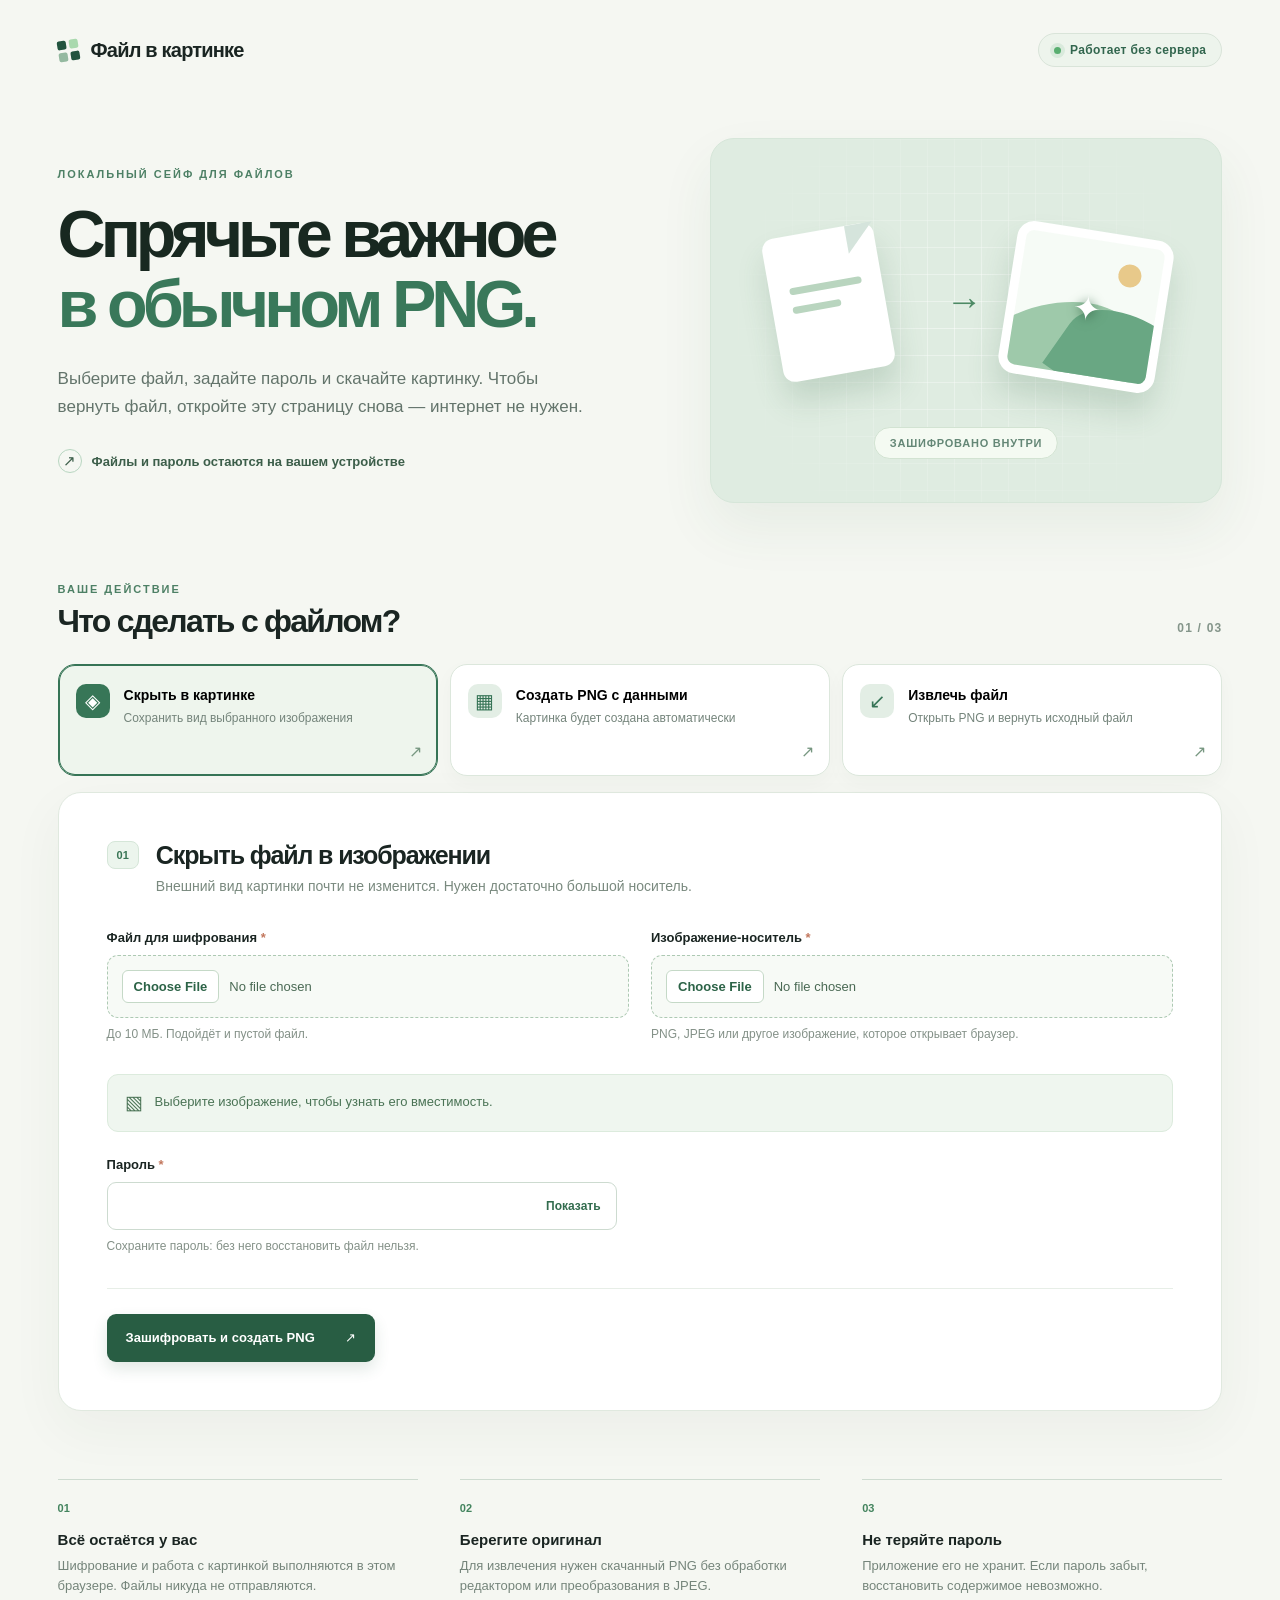
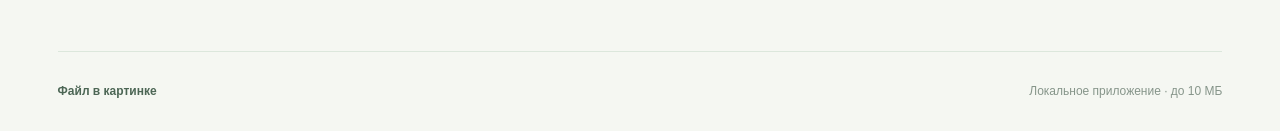
==== index.template.html @ 080c7b36 "chore: preserve current standalone build sources" ====
<!doctype html>
<html lang="ru">
<head>
  <meta charset="utf-8">
  <meta name="viewport" content="width=device-width, initial-scale=1">
  <meta name="color-scheme" content="light">
  <title>Файл в картинке — локальное шифрование</title>
  <meta name="description" content="Зашифруйте файл в PNG или спрячьте его в изображении. Всё происходит локально в браузере.">
  <link rel="stylesheet" href="styles.css">
</head>
<body>
  <div class="page-shell">
    <header class="site-header">
      <a class="brand" href="index.html" aria-label="Файл в картинке — на главную">
        <span class="brand-mark" aria-hidden="true"><span></span><span></span><span></span><span></span></span>
        <span>Файл в картинке</span>
      </a>
      <span class="local-badge"><span class="badge-dot" aria-hidden="true"></span> Работает без сервера</span>
    </header>

    <main>
      <section class="intro" aria-labelledby="page-title">
        <div class="intro-copy">
          <p class="eyebrow">Локальный сейф для файлов</p>
          <h1 id="page-title">Спрячьте важное<br><em>в обычном PNG.</em></h1>
          <p class="intro-lead">Выберите файл, задайте пароль и скачайте картинку. Чтобы вернуть файл, откройте эту страницу снова — интернет не нужен.</p>
          <div class="trust-line"><span class="trust-icon" aria-hidden="true">↗</span><span>Файлы и пароль остаются на вашем устройстве</span></div>
        </div>
        <div class="hero-art" aria-hidden="true">
          <div class="art-grid"></div>
          <div class="art-file"><span class="art-file-fold"></span><span class="art-file-line"></span><span class="art-file-line short"></span></div>
          <div class="art-arrow">→</div>
          <div class="art-picture"><span class="art-sun"></span><span class="art-hill one"></span><span class="art-hill two"></span><span class="art-lock">✦</span></div>
          <div class="art-caption">зашифровано внутри</div>
        </div>
      </section>

      <section class="workspace" aria-labelledby="workspace-title">
        <div class="section-heading">
          <div><p class="eyebrow">Ваше действие</p><h2 id="workspace-title">Что сделать с файлом?</h2></div>
          <span class="step-label">01 / 03</span>
        </div>

        <div class="mode-tabs" role="tablist" aria-label="Режим работы">
          <button class="mode-tab" id="tab-hide" type="button" role="tab" aria-controls="panel-hide" aria-selected="true" tabindex="0" data-mode="hide"><span class="tab-icon" aria-hidden="true">◈</span><span class="tab-copy"><strong>Скрыть в картинке</strong><small>Сохранить вид выбранного изображения</small></span><span class="tab-arrow" aria-hidden="true">↗</span></button>
          <button class="mode-tab" id="tab-data" type="button" role="tab" aria-controls="panel-data" aria-selected="false" tabindex="-1" data-mode="data"><span class="tab-icon" aria-hidden="true">▦</span><span class="tab-copy"><strong>Создать PNG с данными</strong><small>Картинка будет создана автоматически</small></span><span class="tab-arrow" aria-hidden="true">↗</span></button>
          <button class="mode-tab" id="tab-extract" type="button" role="tab" aria-controls="panel-extract" aria-selected="false" tabindex="-1" data-mode="extract"><span class="tab-icon" aria-hidden="true">↙</span><span class="tab-copy"><strong>Извлечь файл</strong><small>Открыть PNG и вернуть исходный файл</small></span><span class="tab-arrow" aria-hidden="true">↗</span></button>
        </div>

        <div class="form-card">
          <form id="panel-hide" role="tabpanel" aria-labelledby="tab-hide" novalidate>
            <div class="form-heading"><span class="form-number">01</span><div><h3>Скрыть файл в изображении</h3><p>Внешний вид картинки почти не изменится. Нужен достаточно большой носитель.</p></div></div>
            <div class="field-grid">
              <div class="field"><label for="hide-file">Файл для шифрования <span class="required">*</span></label><input id="hide-file" name="file" type="file" required aria-describedby="hide-file-hint hide-file-info"><p class="field-hint" id="hide-file-hint">До 10 МБ. Подойдёт и пустой файл.</p><p class="file-info" id="hide-file-info"></p></div>
              <div class="field"><label for="hide-cover">Изображение-носитель <span class="required">*</span></label><input id="hide-cover" name="cover" type="file" accept="image/*" required aria-describedby="hide-cover-hint hide-cover-info"><p class="field-hint" id="hide-cover-hint">PNG, JPEG или другое изображение, которое открывает браузер.</p><p class="file-info" id="hide-cover-info"></p></div>
            </div>
            <div class="capacity-box" id="capacity-box"><span class="capacity-symbol" aria-hidden="true">▧</span><span id="capacity-text">Выберите изображение, чтобы узнать его вместимость.</span></div>
            <div class="field password-field"><label for="hide-password">Пароль <span class="required">*</span></label><div class="password-wrap"><input id="hide-password" name="password" type="password" autocomplete="new-password" required><button class="password-toggle" type="button" aria-controls="hide-password" aria-label="Показать пароль">Показать</button></div><p class="field-hint">Сохраните пароль: без него восстановить файл нельзя.</p></div>
            <div class="form-actions"><button class="primary-button" type="submit">Зашифровать и создать PNG <span aria-hidden="true">↗</span></button><p class="form-status" role="status" aria-live="polite"></p></div>
            <div class="result" hidden><span class="result-icon" aria-hidden="true">✓</span><div><strong>PNG готов</strong><p>Скачайте картинку и храните её без редактирования.</p></div><a class="download-link" href="#" download>Скачать PNG <span aria-hidden="true">↓</span></a></div>
          </form>

          <form id="panel-data" role="tabpanel" aria-labelledby="tab-data" hidden novalidate>
            <div class="form-heading"><span class="form-number">02</span><div><h3>Создать картинку с данными</h3><p>Приложение подберёт размер PNG под зашифрованный файл.</p></div></div>
            <div class="field"><label for="data-file">Файл для шифрования <span class="required">*</span></label><input id="data-file" name="file" type="file" required aria-describedby="data-file-hint data-file-info"><p class="field-hint" id="data-file-hint">До 10 МБ. Формат исходного файла сохранится.</p><p class="file-info" id="data-file-info"></p></div>
            <div class="field password-field"><label for="data-password">Пароль <span class="required">*</span></label><div class="password-wrap"><input id="data-password" name="password" type="password" autocomplete="new-password" required><button class="password-toggle" type="button" aria-controls="data-password" aria-label="Показать пароль">Показать</button></div><p class="field-hint">Сохраните пароль: без него восстановить файл нельзя.</p></div>
            <div class="form-actions"><button class="primary-button" type="submit">Зашифровать и создать PNG <span aria-hidden="true">↗</span></button><p class="form-status" role="status" aria-live="polite"></p></div>
            <div class="result" hidden><span class="result-icon" aria-hidden="true">✓</span><div><strong>PNG готов</strong><p>Скачайте картинку и храните её без редактирования.</p></div><a class="download-link" href="#" download>Скачать PNG <span aria-hidden="true">↓</span></a></div>
          </form>

          <form id="panel-extract" role="tabpanel" aria-labelledby="tab-extract" hidden novalidate>
            <div class="form-heading"><span class="form-number">03</span><div><h3>Вернуть исходный файл</h3><p>Загрузите PNG, созданный на этой странице, и введите пароль.</p></div></div>
            <div class="field"><label for="extract-image">Зашифрованный PNG <span class="required">*</span></label><input id="extract-image" name="image" type="file" accept="image/png,.png" required aria-describedby="extract-image-hint extract-image-info"><p class="field-hint" id="extract-image-hint">Нужен оригинальный PNG: без пересохранения или изменения размера.</p><p class="file-info" id="extract-image-info"></p></div>
            <div class="field password-field"><label for="extract-password">Пароль <span class="required">*</span></label><div class="password-wrap"><input id="extract-password" name="password" type="password" autocomplete="current-password" required><button class="password-toggle" type="button" aria-controls="extract-password" aria-label="Показать пароль">Показать</button></div></div>
            <div class="form-actions"><button class="primary-button" type="submit">Извлечь файл <span aria-hidden="true">↗</span></button><p class="form-status" role="status" aria-live="polite"></p></div>
            <div class="result" hidden><span class="result-icon" aria-hidden="true">✓</span><div><strong>Файл восстановлен</strong><p class="result-detail"></p></div><a class="download-link" href="#" download>Скачать файл <span aria-hidden="true">↓</span></a></div>
          </form>
        </div>
      </section>

      <aside class="notes" aria-label="Полезно знать"><div><span class="note-number">01</span><h2>Всё остаётся у вас</h2><p>Шифрование и работа с картинкой выполняются в этом браузере. Файлы никуда не отправляются.</p></div><div><span class="note-number">02</span><h2>Берегите оригинал</h2><p>Для извлечения нужен скачанный PNG без обработки редактором или преобразования в JPEG.</p></div><div><span class="note-number">03</span><h2>Не теряйте пароль</h2><p>Приложение его не хранит. Если пароль забыт, восстановить содержимое невозможно.</p></div></aside>
    </main>
    <footer class="site-footer"><span>Файл в картинке</span><span>Локальное приложение · до 10 МБ</span></footer>
  </div>
  <script src="vault-core.js"></script>
  <script src="image-codec.js"></script>
  <script src="app.js"></script>
</body>
</html>
---- styles.css ----
:root{font-family:Inter,ui-sans-serif,-apple-system,BlinkMacSystemFont,"Segoe UI",sans-serif;color:#1a2522;background:#f5f7f2;font-synthesis:none}*{box-sizing:border-box}body{margin:0}button,input{font:inherit}button{cursor:pointer}a{color:inherit}.page-shell{max-width:1280px;margin:auto;padding:0 clamp(20px,4.5vw,72px)}.site-header,.site-footer{display:flex;justify-content:space-between;align-items:center}.site-header{height:100px}.brand{display:inline-flex;align-items:center;gap:12px;text-decoration:none;font-weight:800;letter-spacing:-.04em;font-size:20px}.brand-mark{display:grid;grid-template-columns:repeat(2,9px);gap:3px;transform:rotate(-9deg)}.brand-mark span{width:9px;height:9px;background:#22543f;border-radius:2px}.brand-mark span:nth-child(2){background:#a9d9ae}.brand-mark span:nth-child(3){background:#94b9a0}.local-badge{display:flex;gap:9px;align-items:center;border:1px solid #d9e4d9;background:#edf4ec;border-radius:50px;padding:9px 15px;color:#32664e;font-size:12px;font-weight:750;letter-spacing:.03em}.badge-dot{width:7px;height:7px;background:#59ae70;border-radius:50%;box-shadow:0 0 0 4px #d9eadc}.intro{display:grid;grid-template-columns:1.08fr .92fr;min-height:452px;align-items:center;gap:50px;padding:38px 0 55px}.eyebrow{text-transform:uppercase;letter-spacing:.18em;font-size:11px;font-weight:850;color:#4d8065;margin:0 0 19px}.intro h1{font-size:clamp(43px,5.2vw,72px);line-height:1.06;letter-spacing:-.075em;margin:0;color:#182820;font-weight:800}.intro h1 em{font-style:normal;color:#39785a}.intro-lead{font-size:17px;line-height:1.65;color:#63746b;max-width:530px;margin:25px 0 28px}.trust-line{display:flex;align-items:center;gap:10px;color:#3c5e4a;font-size:13px;font-weight:650}.trust-icon{display:grid;place-items:center;border:1px solid #b8d6c1;border-radius:50%;width:24px;height:24px;font-size:15px}.hero-art{height:365px;position:relative;border-radius:24px;background:#dfece1;overflow:hidden;border:1px solid #d6e6d9;box-shadow:0 25px 55px #2c5e3f12}.art-grid{position:absolute;inset:0;background-image:linear-gradient(#fff7 1px,transparent 1px),linear-gradient(90deg,#fff7 1px,transparent 1px);background-size:27px 27px;mask-image:radial-gradient(circle at center,#000,transparent 78%)}.art-file,.art-picture{position:absolute;top:91px;box-shadow:0 20px 30px #3767472e}.art-file{left:12%;width:113px;height:145px;border-radius:12px;background:#fff;transform:rotate(-10deg);padding:52px 20px 0}.art-file-fold{position:absolute;right:0;top:0;border-left:28px solid #d5e4dc;border-bottom:28px solid transparent}.art-file-line{display:block;height:7px;background:#b9d5bf;border-radius:10px;margin-bottom:12px}.art-file-line.short{width:67%}.art-arrow{position:absolute;top:142px;left:46%;font-size:37px;color:#4d8a65;font-weight:300}.art-picture{right:11%;width:158px;height:154px;background:#f6fbf6;border:9px solid #fff;border-radius:17px;overflow:hidden;transform:rotate(9deg)}.art-sun{position:absolute;top:19px;right:20px;width:23px;height:23px;border-radius:50%;background:#e8c98a}.art-hill{position:absolute;width:165px;height:95px;border-radius:50% 50% 0 0;bottom:-29px;left:-39px;background:#9ec9aa;transform:rotate(-22deg)}.art-hill.two{left:48px;bottom:-35px;background:#69a783;transform:rotate(26deg)}.art-lock{position:absolute;left:57px;top:49px;color:white;font-size:34px;text-shadow:0 2px 12px #417351}.art-caption{position:absolute;bottom:43px;left:50%;transform:translateX(-50%);white-space:nowrap;color:#648776;background:#f4faf2;border:1px solid #d2e3d2;border-radius:100px;padding:9px 15px;font-size:11px;letter-spacing:.07em;text-transform:uppercase;font-weight:800}.workspace{padding:25px 0 0}.section-heading{display:flex;justify-content:space-between;align-items:end;margin:0 0 24px}.section-heading .eyebrow{margin-bottom:8px}.section-heading h2{font-size:32px;letter-spacing:-.055em;margin:0}.step-label{font-size:12px;font-weight:800;color:#84958a;letter-spacing:.1em;padding-bottom:5px}.mode-tabs{display:grid;grid-template-columns:repeat(3,minmax(0,1fr));gap:12px;margin-bottom:16px}.mode-tab{appearance:none;text-align:left;display:flex;align-items:flex-start;gap:14px;position:relative;border:1px solid #dce7dc;background:#fff;border-radius:17px;min-height:112px;padding:19px 17px;box-shadow:0 7px 20px #23442d08;transition:transform .18s,border-color .18s,background .18s}.mode-tab:hover{transform:translateY(-2px);border-color:#98b99d}.mode-tab[aria-selected=true]{border-color:#367456;background:#eef5ed;box-shadow:inset 0 0 0 1px #367456}.tab-icon{display:grid;place-items:center;flex:none;background:#e3eee5;color:#367456;border-radius:10px;width:34px;height:34px;font-size:20px}.mode-tab[aria-selected=true] .tab-icon{background:#377657;color:#fff}.tab-copy{display:grid;gap:6px;padding-top:2px}.tab-copy strong{font-size:14px;line-height:1.3}.tab-copy small{font-size:12px;line-height:1.4;color:#74847b}.tab-arrow{position:absolute;right:15px;bottom:14px;color:#779781;font-size:16px}.form-card{background:#fff;border:1px solid #e0e9df;border-radius:23px;padding:clamp(24px,3.8vw,48px);box-shadow:0 18px 55px #2c4a2d0c}.form-card form[hidden]{display:none}.form-heading{display:flex;gap:17px;align-items:flex-start;margin-bottom:33px}.form-number{border:1px solid #d5e6d8;color:#397555;background:#ecf5ed;border-radius:8px;padding:7px 9px;font-size:11px;font-weight:850}.form-heading h3{font-size:25px;letter-spacing:-.045em;margin:0 0 6px}.form-heading p{color:#7a8a7f;margin:0;font-size:14px;line-height:1.5}.field-grid{display:grid;grid-template-columns:1fr 1fr;gap:22px}.field{margin-bottom:24px}.field label{display:block;font-size:13px;font-weight:750;margin-bottom:10px}.required{color:#c2765c}.field input[type=file]{width:100%;border:1px dashed #adc9b3;border-radius:11px;background:#f7faf6;padding:14px;color:#4a6954;font-size:13px;min-height:61px}.field input[type=file]::file-selector-button{border:1px solid #c5d9c7;border-radius:6px;background:white;color:#2c6347;font-weight:750;padding:8px 11px;margin-right:10px;cursor:pointer}.field-hint,.file-info{font-size:12px;line-height:1.5;margin:7px 0 0;color:#849188}.file-info:not(:empty){color:#377456;font-weight:700}.capacity-box{display:flex;align-items:center;gap:12px;background:#eff6ef;color:#4a7355;border:1px solid #dcebdd;border-radius:11px;padding:14px 17px;margin:0 0 25px;font-size:13px;line-height:1.45}.capacity-box.is-error{background:#fff4f0;border-color:#f1d5ca;color:#a4523c}.capacity-symbol{font-size:19px}.password-field{max-width:510px}.password-wrap{position:relative}.password-wrap input{width:100%;height:48px;border:1px solid #cddbd0;border-radius:9px;padding:10px 100px 10px 13px;color:#1d3225;background:#fff}.password-toggle{position:absolute;right:6px;top:6px;height:36px;border:0;background:transparent;color:#326c4e;font-size:12px;font-weight:800;padding:0 10px;border-radius:5px}.password-toggle:hover{background:#eef5ed}.form-actions{display:flex;align-items:center;gap:19px;flex-wrap:wrap;margin-top:33px;padding-top:25px;border-top:1px solid #e7eee7}.primary-button{border:0;background:#285d43;color:white;border-radius:9px;padding:15px 19px;font-weight:750;font-size:13px;min-height:48px;display:inline-flex;align-items:center;gap:30px;justify-content:space-between;box-shadow:0 7px 15px #285d4324}.primary-button:hover{background:#1b4f36}.primary-button:disabled{opacity:.6;cursor:wait}.form-status{margin:0;font-size:13px;line-height:1.5;color:#516b57}.form-status.is-error{color:#a14835;font-weight:700}.result{display:flex;align-items:center;gap:15px;border:1px solid #c9e5cf;background:#f0f8f0;border-radius:12px;padding:17px;margin-top:22px}.result[hidden]{display:none}.result-icon{display:grid;place-items:center;background:#39805c;color:white;border-radius:50%;width:29px;height:29px;flex:none;font-weight:800}.result strong{font-size:14px}.result p{margin:4px 0 0;font-size:12px;color:#6c8573;line-height:1.4}.download-link{margin-left:auto;white-space:nowrap;background:white;border:1px solid #bcd8c3;color:#285f43;text-decoration:none;font-size:12px;font-weight:800;padding:11px 14px;border-radius:8px}.download-link:hover{background:#e3f1e5}.notes{display:grid;grid-template-columns:repeat(3,1fr);gap:42px;padding:68px 0 55px}.notes>div{border-top:1px solid #cedbd0;padding-top:18px}.note-number{font-size:11px;color:#43845e;font-weight:850}.notes h2{font-size:15px;margin:15px 0 8px}.notes p{font-size:13px;line-height:1.55;color:#75857b;margin:0}.site-footer{border-top:1px solid #dce7dc;min-height:80px;color:#86958a;font-size:12px}.site-footer span:first-child{font-weight:800;color:#4c6655}input:focus-visible,button:focus-visible,a:focus-visible{outline:3px solid #87cda1;outline-offset:3px}@media(max-width:880px){.intro{grid-template-columns:1fr;gap:20px;padding-top:20px}.hero-art{height:260px}.art-file,.art-picture{top:45px}.art-arrow{top:96px}.mode-tabs{grid-template-columns:1fr}.mode-tab{min-height:72px}.tab-arrow{bottom:auto;top:26px}.field-grid{grid-template-columns:1fr;gap:0}.notes{gap:20px}}@media(max-width:580px){.page-shell{padding:0 17px}.site-header{height:75px}.brand{font-size:16px}.local-badge{font-size:0;padding:10px}.badge-dot{margin:0}.intro{padding:17px 0 40px}.intro h1{font-size:46px}.intro-lead{font-size:15px}.hero-art{height:210px}.art-file{left:9%;top:35px;transform:scale(.75) rotate(-10deg);transform-origin:top left}.art-picture{right:6%;top:32px;transform:scale(.78) rotate(9deg);transform-origin:top right}.art-arrow{top:83px;left:45%;font-size:28px}.art-caption{bottom:20px}.section-heading h2{font-size:27px}.form-card{padding:23px 18px}.form-heading h3{font-size:22px}.form-actions{align-items:stretch}.primary-button{width:100%}.result{align-items:flex-start;flex-wrap:wrap}.download-link{margin:4px 0 0 43px}.notes{grid-template-columns:1fr;padding:45px 0;gap:25px}.site-footer{gap:10px}}
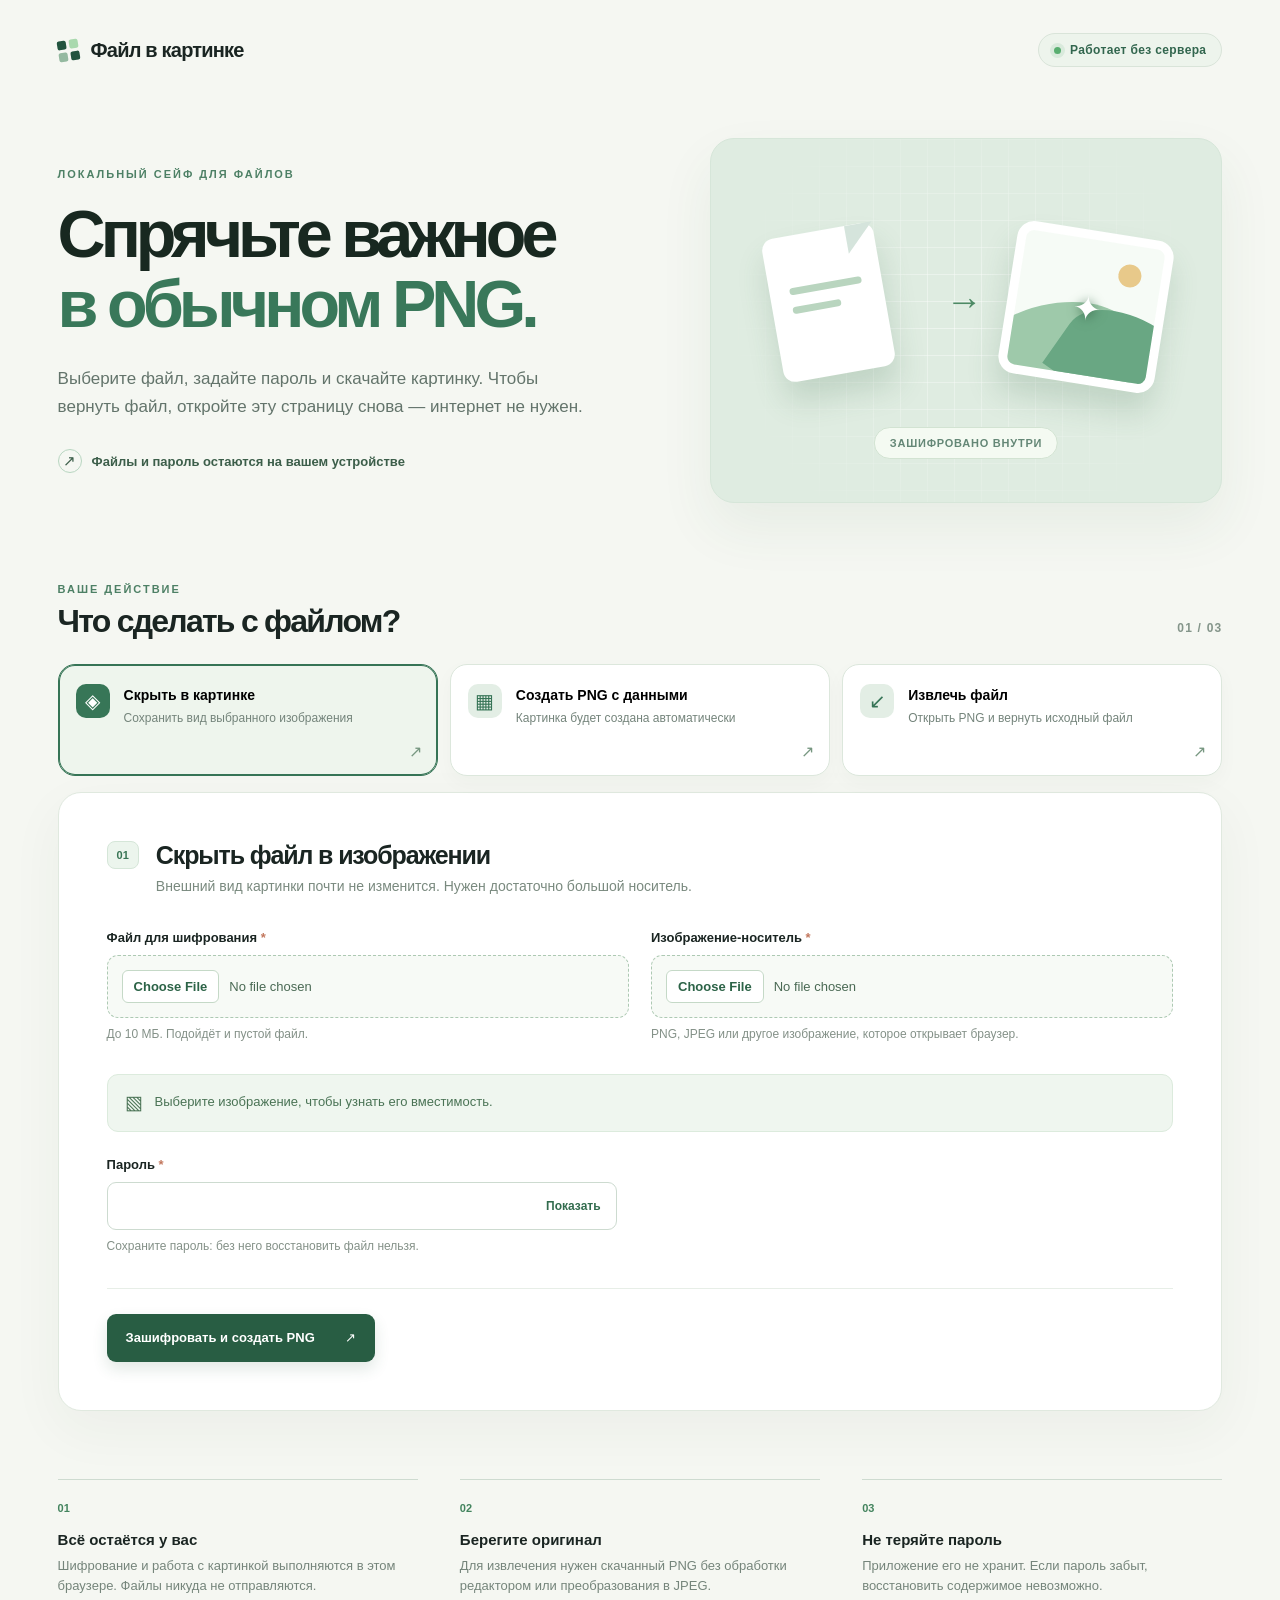
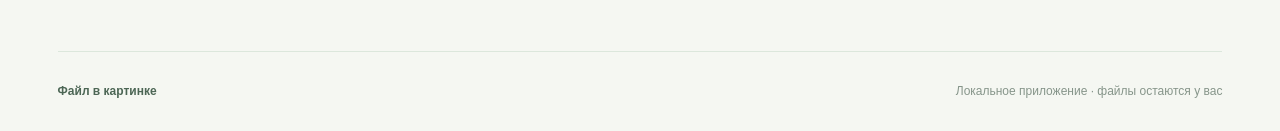
==== commit df9bcde5: "feat: create downloadable PNG file parts" ====
--- a/index.template.html
+++ b/index.template.html
@@ -61,11 +61,18 @@
           </form>
 
           <form id="panel-data" role="tabpanel" aria-labelledby="tab-data" hidden novalidate>
-            <div class="form-heading"><span class="form-number">02</span><div><h3>Создать картинку с данными</h3><p>Приложение подберёт размер PNG под зашифрованный файл.</p></div></div>
-            <div class="field"><label for="data-file">Файл для шифрования <span class="required">*</span></label><input id="data-file" name="file" type="file" required aria-describedby="data-file-hint data-file-info"><p class="field-hint" id="data-file-hint">До 10 МБ. Формат исходного файла сохранится.</p><p class="file-info" id="data-file-info"></p></div>
+            <div class="form-heading"><span class="form-number">02</span><div><h3>Создать картинку с данными</h3><p>Создайте один PNG или разделите файл на несколько картинок.</p></div></div>
+            <div class="field"><label for="data-file">Файл для шифрования <span class="required">*</span></label><input id="data-file" name="file" type="file" required aria-describedby="data-file-hint data-file-info"><p class="field-hint" id="data-file-hint">До 512 МиБ на файл. До 64 МиБ исходных данных в одном PNG.</p><p class="file-info" id="data-file-info"></p></div>
+            <div class="split-settings">
+              <div class="field"><label for="data-split-mode">Способ упаковки</label><select id="data-split-mode" aria-describedby="data-split-hint"><option value="single">Один PNG</option><option value="count">По количеству частей</option><option value="size">По размеру части</option></select></div>
+              <div class="field" id="data-count-field" hidden><label for="data-part-count">Количество частей</label><input id="data-part-count" type="number" min="1" max="1000" step="1" value="4" disabled aria-describedby="data-split-summary"></div>
+              <div class="field" id="data-size-field" hidden><label for="data-part-size">Размер исходных данных в части</label><div class="part-size-inputs"><input id="data-part-size" type="text" inputmode="decimal" value="10" disabled aria-describedby="data-split-hint data-split-summary"><select id="data-part-unit" aria-label="Единица размера части" disabled><option value="KiB">КиБ</option><option value="MiB" selected>МиБ</option></select></div></div>
+            </div>
+            <p class="field-hint" id="data-split-hint">Размер относится к исходным данным: готовые PNG будут больше. 1 КиБ = 1024 байта, 1 МиБ = 1024 × 1024 байт. Максимум 1000 частей.</p>
+            <p class="split-summary" id="data-split-summary" role="status" aria-live="polite">Выберите файл, чтобы увидеть расчёт частей.</p>
             <div class="field password-field"><label for="data-password">Пароль <span class="required">*</span></label><div class="password-wrap"><input id="data-password" name="password" type="password" autocomplete="new-password" required><button class="password-toggle" type="button" aria-controls="data-password" aria-label="Показать пароль">Показать</button></div><p class="field-hint">Сохраните пароль: без него восстановить файл нельзя.</p></div>
             <div class="form-actions"><button class="primary-button" type="submit">Зашифровать и создать PNG <span aria-hidden="true">↗</span></button><p class="form-status" role="status" aria-live="polite"></p></div>
-            <div class="result" hidden><span class="result-icon" aria-hidden="true">✓</span><div><strong>PNG готов</strong><p>Скачайте картинку и храните её без редактирования.</p></div><a class="download-link" href="#" download>Скачать PNG <span aria-hidden="true">↓</span></a></div>
+            <div class="result result-multiple" hidden><div class="result-heading"><span class="result-icon" aria-hidden="true">✓</span><div><strong>PNG готовы</strong><p>Скачайте все части. Для восстановления понадобится полный набор.</p></div></div><ul class="result-list" id="data-results" aria-label="PNG для скачивания"></ul></div>
           </form>
 
           <form id="panel-extract" role="tabpanel" aria-labelledby="tab-extract" hidden novalidate>
@@ -80,8 +87,9 @@
 
       <aside class="notes" aria-label="Полезно знать"><div><span class="note-number">01</span><h2>Всё остаётся у вас</h2><p>Шифрование и работа с картинкой выполняются в этом браузере. Файлы никуда не отправляются.</p></div><div><span class="note-number">02</span><h2>Берегите оригинал</h2><p>Для извлечения нужен скачанный PNG без обработки редактором или преобразования в JPEG.</p></div><div><span class="note-number">03</span><h2>Не теряйте пароль</h2><p>Приложение его не хранит. Если пароль забыт, восстановить содержимое невозможно.</p></div></aside>
     </main>
-    <footer class="site-footer"><span>Файл в картинке</span><span>Локальное приложение · до 10 МБ</span></footer>
+    <footer class="site-footer"><span>Файл в картинке</span><span>Локальное приложение · файлы остаются у вас</span></footer>
   </div>
+  <script src="file-parts.js"></script>
   <script src="vault-core.js"></script>
   <script src="image-codec.js"></script>
   <script src="app.js"></script>
--- a/styles.css
+++ b/styles.css
@@ -1 +1,3 @@
 :root{font-family:Inter,ui-sans-serif,-apple-system,BlinkMacSystemFont,"Segoe UI",sans-serif;color:#1a2522;background:#f5f7f2;font-synthesis:none}*{box-sizing:border-box}body{margin:0}button,input{font:inherit}button{cursor:pointer}a{color:inherit}.page-shell{max-width:1280px;margin:auto;padding:0 clamp(20px,4.5vw,72px)}.site-header,.site-footer{display:flex;justify-content:space-between;align-items:center}.site-header{height:100px}.brand{display:inline-flex;align-items:center;gap:12px;text-decoration:none;font-weight:800;letter-spacing:-.04em;font-size:20px}.brand-mark{display:grid;grid-template-columns:repeat(2,9px);gap:3px;transform:rotate(-9deg)}.brand-mark span{width:9px;height:9px;background:#22543f;border-radius:2px}.brand-mark span:nth-child(2){background:#a9d9ae}.brand-mark span:nth-child(3){background:#94b9a0}.local-badge{display:flex;gap:9px;align-items:center;border:1px solid #d9e4d9;background:#edf4ec;border-radius:50px;padding:9px 15px;color:#32664e;font-size:12px;font-weight:750;letter-spacing:.03em}.badge-dot{width:7px;height:7px;background:#59ae70;border-radius:50%;box-shadow:0 0 0 4px #d9eadc}.intro{display:grid;grid-template-columns:1.08fr .92fr;min-height:452px;align-items:center;gap:50px;padding:38px 0 55px}.eyebrow{text-transform:uppercase;letter-spacing:.18em;font-size:11px;font-weight:850;color:#4d8065;margin:0 0 19px}.intro h1{font-size:clamp(43px,5.2vw,72px);line-height:1.06;letter-spacing:-.075em;margin:0;color:#182820;font-weight:800}.intro h1 em{font-style:normal;color:#39785a}.intro-lead{font-size:17px;line-height:1.65;color:#63746b;max-width:530px;margin:25px 0 28px}.trust-line{display:flex;align-items:center;gap:10px;color:#3c5e4a;font-size:13px;font-weight:650}.trust-icon{display:grid;place-items:center;border:1px solid #b8d6c1;border-radius:50%;width:24px;height:24px;font-size:15px}.hero-art{height:365px;position:relative;border-radius:24px;background:#dfece1;overflow:hidden;border:1px solid #d6e6d9;box-shadow:0 25px 55px #2c5e3f12}.art-grid{position:absolute;inset:0;background-image:linear-gradient(#fff7 1px,transparent 1px),linear-gradient(90deg,#fff7 1px,transparent 1px);background-size:27px 27px;mask-image:radial-gradient(circle at center,#000,transparent 78%)}.art-file,.art-picture{position:absolute;top:91px;box-shadow:0 20px 30px #3767472e}.art-file{left:12%;width:113px;height:145px;border-radius:12px;background:#fff;transform:rotate(-10deg);padding:52px 20px 0}.art-file-fold{position:absolute;right:0;top:0;border-left:28px solid #d5e4dc;border-bottom:28px solid transparent}.art-file-line{display:block;height:7px;background:#b9d5bf;border-radius:10px;margin-bottom:12px}.art-file-line.short{width:67%}.art-arrow{position:absolute;top:142px;left:46%;font-size:37px;color:#4d8a65;font-weight:300}.art-picture{right:11%;width:158px;height:154px;background:#f6fbf6;border:9px solid #fff;border-radius:17px;overflow:hidden;transform:rotate(9deg)}.art-sun{position:absolute;top:19px;right:20px;width:23px;height:23px;border-radius:50%;background:#e8c98a}.art-hill{position:absolute;width:165px;height:95px;border-radius:50% 50% 0 0;bottom:-29px;left:-39px;background:#9ec9aa;transform:rotate(-22deg)}.art-hill.two{left:48px;bottom:-35px;background:#69a783;transform:rotate(26deg)}.art-lock{position:absolute;left:57px;top:49px;color:white;font-size:34px;text-shadow:0 2px 12px #417351}.art-caption{position:absolute;bottom:43px;left:50%;transform:translateX(-50%);white-space:nowrap;color:#648776;background:#f4faf2;border:1px solid #d2e3d2;border-radius:100px;padding:9px 15px;font-size:11px;letter-spacing:.07em;text-transform:uppercase;font-weight:800}.workspace{padding:25px 0 0}.section-heading{display:flex;justify-content:space-between;align-items:end;margin:0 0 24px}.section-heading .eyebrow{margin-bottom:8px}.section-heading h2{font-size:32px;letter-spacing:-.055em;margin:0}.step-label{font-size:12px;font-weight:800;color:#84958a;letter-spacing:.1em;padding-bottom:5px}.mode-tabs{display:grid;grid-template-columns:repeat(3,minmax(0,1fr));gap:12px;margin-bottom:16px}.mode-tab{appearance:none;text-align:left;display:flex;align-items:flex-start;gap:14px;position:relative;border:1px solid #dce7dc;background:#fff;border-radius:17px;min-height:112px;padding:19px 17px;box-shadow:0 7px 20px #23442d08;transition:transform .18s,border-color .18s,background .18s}.mode-tab:hover{transform:translateY(-2px);border-color:#98b99d}.mode-tab[aria-selected=true]{border-color:#367456;background:#eef5ed;box-shadow:inset 0 0 0 1px #367456}.tab-icon{display:grid;place-items:center;flex:none;background:#e3eee5;color:#367456;border-radius:10px;width:34px;height:34px;font-size:20px}.mode-tab[aria-selected=true] .tab-icon{background:#377657;color:#fff}.tab-copy{display:grid;gap:6px;padding-top:2px}.tab-copy strong{font-size:14px;line-height:1.3}.tab-copy small{font-size:12px;line-height:1.4;color:#74847b}.tab-arrow{position:absolute;right:15px;bottom:14px;color:#779781;font-size:16px}.form-card{background:#fff;border:1px solid #e0e9df;border-radius:23px;padding:clamp(24px,3.8vw,48px);box-shadow:0 18px 55px #2c4a2d0c}.form-card form[hidden]{display:none}.form-heading{display:flex;gap:17px;align-items:flex-start;margin-bottom:33px}.form-number{border:1px solid #d5e6d8;color:#397555;background:#ecf5ed;border-radius:8px;padding:7px 9px;font-size:11px;font-weight:850}.form-heading h3{font-size:25px;letter-spacing:-.045em;margin:0 0 6px}.form-heading p{color:#7a8a7f;margin:0;font-size:14px;line-height:1.5}.field-grid{display:grid;grid-template-columns:1fr 1fr;gap:22px}.field{margin-bottom:24px}.field label{display:block;font-size:13px;font-weight:750;margin-bottom:10px}.required{color:#c2765c}.field input[type=file]{width:100%;border:1px dashed #adc9b3;border-radius:11px;background:#f7faf6;padding:14px;color:#4a6954;font-size:13px;min-height:61px}.field input[type=file]::file-selector-button{border:1px solid #c5d9c7;border-radius:6px;background:white;color:#2c6347;font-weight:750;padding:8px 11px;margin-right:10px;cursor:pointer}.field-hint,.file-info{font-size:12px;line-height:1.5;margin:7px 0 0;color:#849188}.file-info:not(:empty){color:#377456;font-weight:700}.capacity-box{display:flex;align-items:center;gap:12px;background:#eff6ef;color:#4a7355;border:1px solid #dcebdd;border-radius:11px;padding:14px 17px;margin:0 0 25px;font-size:13px;line-height:1.45}.capacity-box.is-error{background:#fff4f0;border-color:#f1d5ca;color:#a4523c}.capacity-symbol{font-size:19px}.password-field{max-width:510px}.password-wrap{position:relative}.password-wrap input{width:100%;height:48px;border:1px solid #cddbd0;border-radius:9px;padding:10px 100px 10px 13px;color:#1d3225;background:#fff}.password-toggle{position:absolute;right:6px;top:6px;height:36px;border:0;background:transparent;color:#326c4e;font-size:12px;font-weight:800;padding:0 10px;border-radius:5px}.password-toggle:hover{background:#eef5ed}.form-actions{display:flex;align-items:center;gap:19px;flex-wrap:wrap;margin-top:33px;padding-top:25px;border-top:1px solid #e7eee7}.primary-button{border:0;background:#285d43;color:white;border-radius:9px;padding:15px 19px;font-weight:750;font-size:13px;min-height:48px;display:inline-flex;align-items:center;gap:30px;justify-content:space-between;box-shadow:0 7px 15px #285d4324}.primary-button:hover{background:#1b4f36}.primary-button:disabled{opacity:.6;cursor:wait}.form-status{margin:0;font-size:13px;line-height:1.5;color:#516b57}.form-status.is-error{color:#a14835;font-weight:700}.result{display:flex;align-items:center;gap:15px;border:1px solid #c9e5cf;background:#f0f8f0;border-radius:12px;padding:17px;margin-top:22px}.result[hidden]{display:none}.result-icon{display:grid;place-items:center;background:#39805c;color:white;border-radius:50%;width:29px;height:29px;flex:none;font-weight:800}.result strong{font-size:14px}.result p{margin:4px 0 0;font-size:12px;color:#6c8573;line-height:1.4}.download-link{margin-left:auto;white-space:nowrap;background:white;border:1px solid #bcd8c3;color:#285f43;text-decoration:none;font-size:12px;font-weight:800;padding:11px 14px;border-radius:8px}.download-link:hover{background:#e3f1e5}.notes{display:grid;grid-template-columns:repeat(3,1fr);gap:42px;padding:68px 0 55px}.notes>div{border-top:1px solid #cedbd0;padding-top:18px}.note-number{font-size:11px;color:#43845e;font-weight:850}.notes h2{font-size:15px;margin:15px 0 8px}.notes p{font-size:13px;line-height:1.55;color:#75857b;margin:0}.site-footer{border-top:1px solid #dce7dc;min-height:80px;color:#86958a;font-size:12px}.site-footer span:first-child{font-weight:800;color:#4c6655}input:focus-visible,button:focus-visible,a:focus-visible{outline:3px solid #87cda1;outline-offset:3px}@media(max-width:880px){.intro{grid-template-columns:1fr;gap:20px;padding-top:20px}.hero-art{height:260px}.art-file,.art-picture{top:45px}.art-arrow{top:96px}.mode-tabs{grid-template-columns:1fr}.mode-tab{min-height:72px}.tab-arrow{bottom:auto;top:26px}.field-grid{grid-template-columns:1fr;gap:0}.notes{gap:20px}}@media(max-width:580px){.page-shell{padding:0 17px}.site-header{height:75px}.brand{font-size:16px}.local-badge{font-size:0;padding:10px}.badge-dot{margin:0}.intro{padding:17px 0 40px}.intro h1{font-size:46px}.intro-lead{font-size:15px}.hero-art{height:210px}.art-file{left:9%;top:35px;transform:scale(.75) rotate(-10deg);transform-origin:top left}.art-picture{right:6%;top:32px;transform:scale(.78) rotate(9deg);transform-origin:top right}.art-arrow{top:83px;left:45%;font-size:28px}.art-caption{bottom:20px}.section-heading h2{font-size:27px}.form-card{padding:23px 18px}.form-heading h3{font-size:22px}.form-actions{align-items:stretch}.primary-button{width:100%}.result{align-items:flex-start;flex-wrap:wrap}.download-link{margin:4px 0 0 43px}.notes{grid-template-columns:1fr;padding:45px 0;gap:25px}.site-footer{gap:10px}}
+
+.split-settings{display:grid;grid-template-columns:1fr 1fr;gap:22px}.split-settings [hidden]{display:none!important}.split-settings select,.split-settings input{width:100%;min-width:0;height:48px;padding:10px 13px;border:1px solid #cddbd0;border-radius:9px;color:#1d3225;background:#fff;font:inherit;font-size:14px}.part-size-inputs{display:grid;grid-template-columns:1fr 90px;gap:10px}.split-summary{margin:14px 0 24px;padding:13px 16px;border:1px solid #dcebdd;border-radius:9px;background:#f5faf4;color:#426c4e;font-size:13px;line-height:1.6}.split-summary.is-error{color:#a14835;background:#fff4f0;border-color:#f1d5ca}.result-multiple{display:block}.result-multiple[hidden]{display:none}.result-heading{display:flex;gap:15px;align-items:center}.result-list{list-style:none;padding:0;margin:16px 0 0;display:grid;gap:10px;max-height:420px;overflow:auto}.result-list li{display:flex;align-items:center;gap:12px;border-top:1px solid #d4e6d7;padding-top:12px}.result-file{min-width:0;flex:1}.result-file strong{display:block;overflow-wrap:anywhere;font-size:13px}.result-list .download-link{flex:none}.split-settings :disabled{opacity:.6}select:focus-visible{outline:3px solid #87cda1;outline-offset:3px}@media(max-width:580px){.split-settings{grid-template-columns:1fr;gap:0}.result-list li{align-items:flex-start;flex-direction:column}.result-list .download-link{margin:0}}
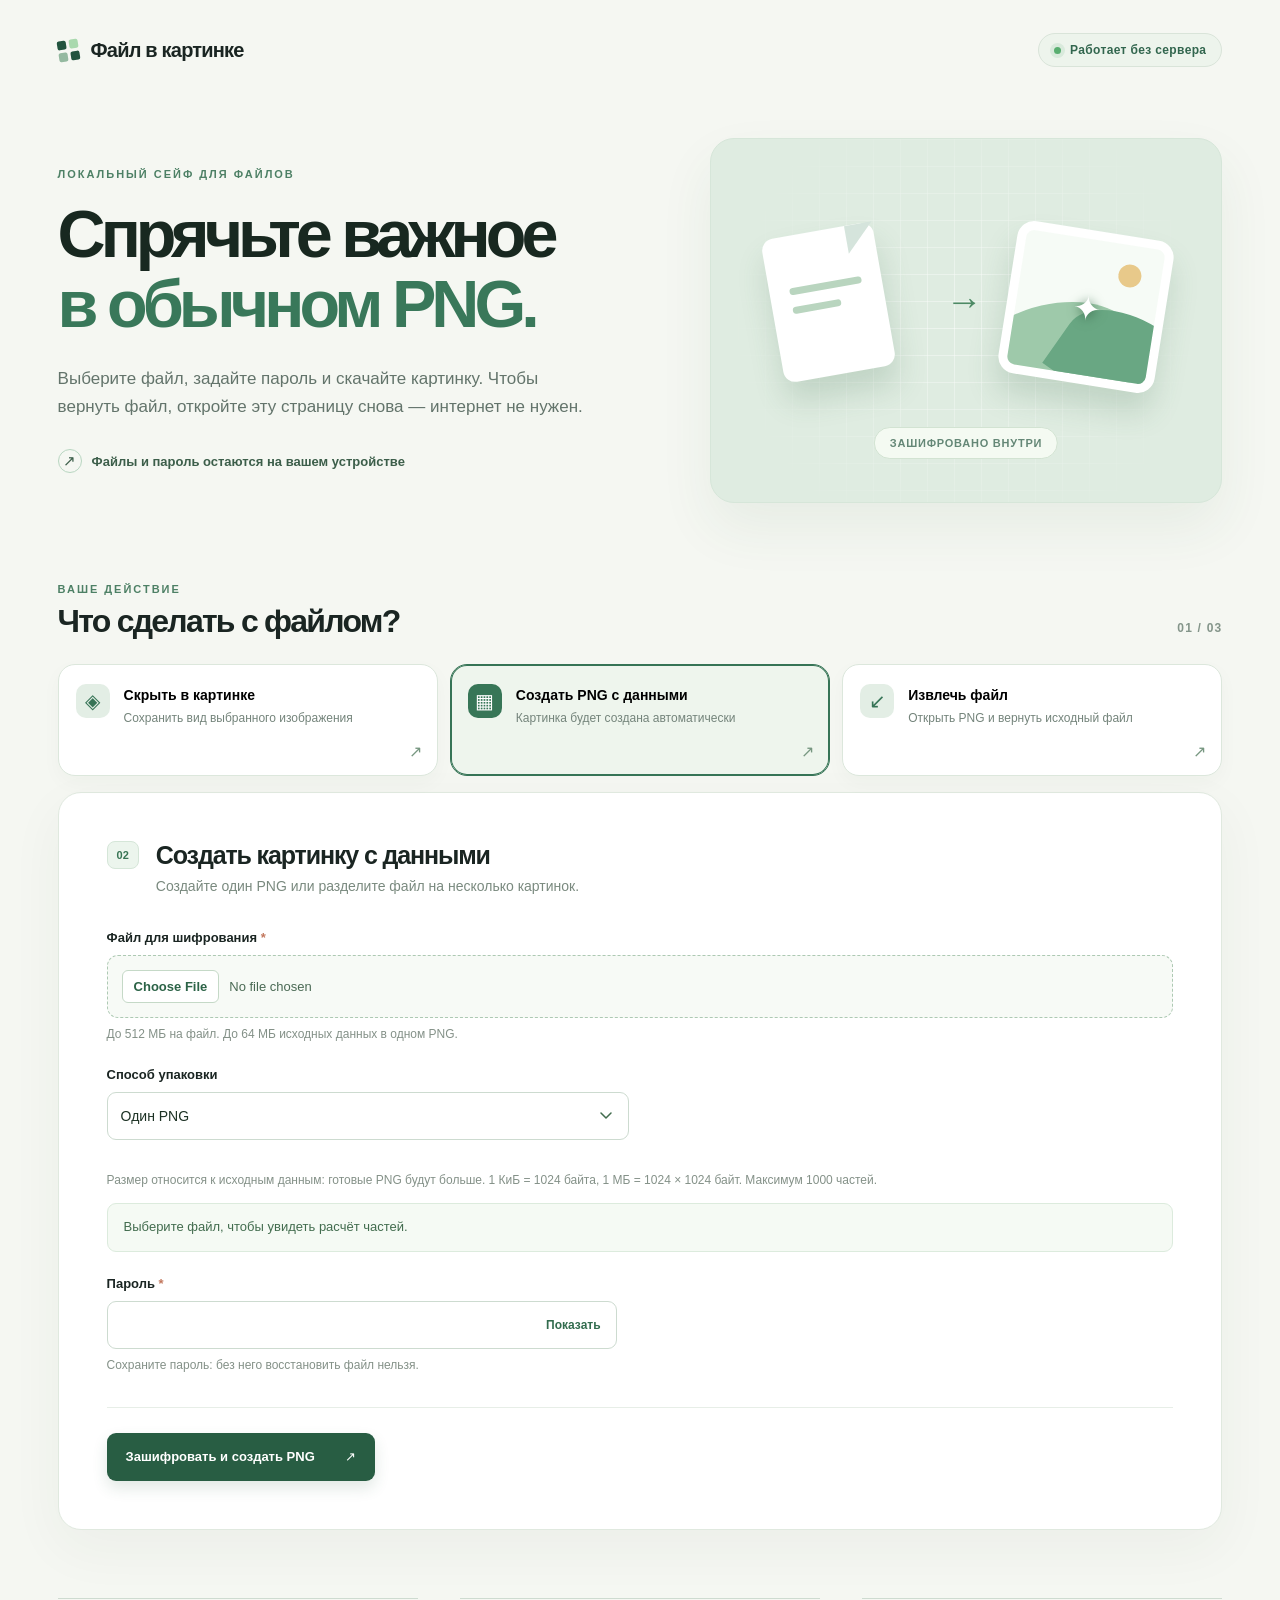
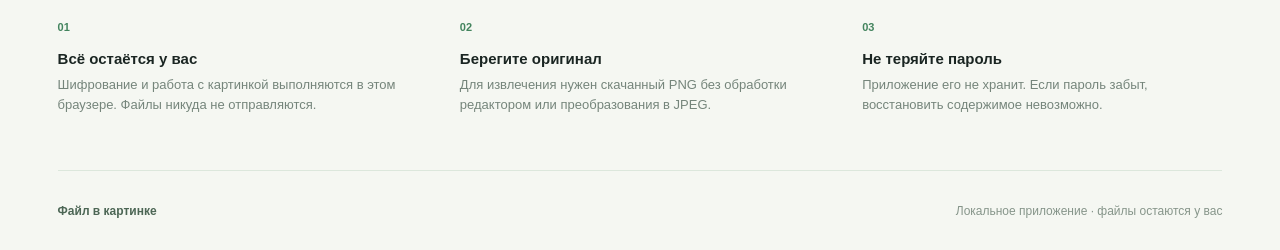
==== commit ffb32d78: "Improve default PNG workflow and automatic downloads" ====
--- a/index.template.html
+++ b/index.template.html
@@ -42,13 +42,13 @@
         </div>
 
         <div class="mode-tabs" role="tablist" aria-label="Режим работы">
-          <button class="mode-tab" id="tab-hide" type="button" role="tab" aria-controls="panel-hide" aria-selected="true" tabindex="0" data-mode="hide"><span class="tab-icon" aria-hidden="true">◈</span><span class="tab-copy"><strong>Скрыть в картинке</strong><small>Сохранить вид выбранного изображения</small></span><span class="tab-arrow" aria-hidden="true">↗</span></button>
-          <button class="mode-tab" id="tab-data" type="button" role="tab" aria-controls="panel-data" aria-selected="false" tabindex="-1" data-mode="data"><span class="tab-icon" aria-hidden="true">▦</span><span class="tab-copy"><strong>Создать PNG с данными</strong><small>Картинка будет создана автоматически</small></span><span class="tab-arrow" aria-hidden="true">↗</span></button>
+          <button class="mode-tab" id="tab-hide" type="button" role="tab" aria-controls="panel-hide" aria-selected="false" tabindex="-1" data-mode="hide"><span class="tab-icon" aria-hidden="true">◈</span><span class="tab-copy"><strong>Скрыть в картинке</strong><small>Сохранить вид выбранного изображения</small></span><span class="tab-arrow" aria-hidden="true">↗</span></button>
+          <button class="mode-tab" id="tab-data" type="button" role="tab" aria-controls="panel-data" aria-selected="true" tabindex="0" data-mode="data"><span class="tab-icon" aria-hidden="true">▦</span><span class="tab-copy"><strong>Создать PNG с данными</strong><small>Картинка будет создана автоматически</small></span><span class="tab-arrow" aria-hidden="true">↗</span></button>
           <button class="mode-tab" id="tab-extract" type="button" role="tab" aria-controls="panel-extract" aria-selected="false" tabindex="-1" data-mode="extract"><span class="tab-icon" aria-hidden="true">↙</span><span class="tab-copy"><strong>Извлечь файл</strong><small>Открыть PNG и вернуть исходный файл</small></span><span class="tab-arrow" aria-hidden="true">↗</span></button>
         </div>
 
         <div class="form-card">
-          <form id="panel-hide" role="tabpanel" aria-labelledby="tab-hide" novalidate>
+          <form id="panel-hide" role="tabpanel" aria-labelledby="tab-hide" hidden novalidate>
             <div class="form-heading"><span class="form-number">01</span><div><h3>Скрыть файл в изображении</h3><p>Внешний вид картинки почти не изменится. Нужен достаточно большой носитель.</p></div></div>
             <div class="field-grid">
               <div class="field"><label for="hide-file">Файл для шифрования <span class="required">*</span></label><input id="hide-file" name="file" type="file" required aria-describedby="hide-file-hint hide-file-info"><p class="field-hint" id="hide-file-hint">До 10 МБ. Подойдёт и пустой файл.</p><p class="file-info" id="hide-file-info"></p></div>
@@ -60,15 +60,15 @@
             <div class="result" hidden><span class="result-icon" aria-hidden="true">✓</span><div><strong>PNG готов</strong><p>Скачайте картинку и храните её без редактирования.</p></div><a class="download-link" href="#" download>Скачать PNG <span aria-hidden="true">↓</span></a></div>
           </form>
 
-          <form id="panel-data" role="tabpanel" aria-labelledby="tab-data" hidden novalidate>
+          <form id="panel-data" role="tabpanel" aria-labelledby="tab-data" novalidate>
             <div class="form-heading"><span class="form-number">02</span><div><h3>Создать картинку с данными</h3><p>Создайте один PNG или разделите файл на несколько картинок.</p></div></div>
-            <div class="field"><label for="data-file">Файл для шифрования <span class="required">*</span></label><input id="data-file" name="file" type="file" required aria-describedby="data-file-hint data-file-info"><p class="field-hint" id="data-file-hint">До 512 МиБ на файл. До 64 МиБ исходных данных в одном PNG.</p><p class="file-info" id="data-file-info"></p></div>
+            <div class="field"><label for="data-file">Файл для шифрования <span class="required">*</span></label><input id="data-file" name="file" type="file" required aria-describedby="data-file-hint data-file-info"><p class="field-hint" id="data-file-hint">До 512 МБ на файл. До 64 МБ исходных данных в одном PNG.</p><p class="file-info" id="data-file-info"></p></div>
             <div class="split-settings">
               <div class="field"><label for="data-split-mode">Способ упаковки</label><select id="data-split-mode" aria-describedby="data-split-hint"><option value="single">Один PNG</option><option value="count">По количеству частей</option><option value="size">По размеру части</option></select></div>
               <div class="field" id="data-count-field" hidden><label for="data-part-count">Количество частей</label><input id="data-part-count" type="number" min="1" max="1000" step="1" value="4" disabled aria-describedby="data-split-summary"></div>
-              <div class="field" id="data-size-field" hidden><label for="data-part-size">Размер исходных данных в части</label><div class="part-size-inputs"><input id="data-part-size" type="text" inputmode="decimal" value="10" disabled aria-describedby="data-split-hint data-split-summary"><select id="data-part-unit" aria-label="Единица размера части" disabled><option value="KiB">КиБ</option><option value="MiB" selected>МиБ</option></select></div></div>
+              <div class="field" id="data-size-field" hidden><label for="data-part-size">Размер исходных данных в части</label><div class="part-size-inputs"><input id="data-part-size" type="text" inputmode="decimal" value="10" disabled aria-describedby="data-split-hint data-split-summary"><select id="data-part-unit" aria-label="Единица размера части" disabled><option value="KiB">КиБ</option><option value="MiB" selected>МБ</option></select></div></div>
             </div>
-            <p class="field-hint" id="data-split-hint">Размер относится к исходным данным: готовые PNG будут больше. 1 КиБ = 1024 байта, 1 МиБ = 1024 × 1024 байт. Максимум 1000 частей.</p>
+            <p class="field-hint" id="data-split-hint">Размер относится к исходным данным: готовые PNG будут больше. 1 КиБ = 1024 байта, 1 МБ = 1024 × 1024 байт. Максимум 1000 частей.</p>
             <p class="split-summary" id="data-split-summary" role="status" aria-live="polite">Выберите файл, чтобы увидеть расчёт частей.</p>
             <div class="field password-field"><label for="data-password">Пароль <span class="required">*</span></label><div class="password-wrap"><input id="data-password" name="password" type="password" autocomplete="new-password" required><button class="password-toggle" type="button" aria-controls="data-password" aria-label="Показать пароль">Показать</button></div><p class="field-hint">Сохраните пароль: без него восстановить файл нельзя.</p></div>
             <div class="form-actions"><button class="primary-button" type="submit">Зашифровать и создать PNG <span aria-hidden="true">↗</span></button><p class="form-status" role="status" aria-live="polite"></p></div>
@@ -76,8 +76,8 @@
           </form>
 
           <form id="panel-extract" role="tabpanel" aria-labelledby="tab-extract" hidden novalidate>
-            <div class="form-heading"><span class="form-number">03</span><div><h3>Вернуть исходный файл</h3><p>Загрузите PNG, созданный на этой странице, и введите пароль.</p></div></div>
-            <div class="field"><label for="extract-image">Зашифрованный PNG <span class="required">*</span></label><input id="extract-image" name="image" type="file" accept="image/png,.png" required aria-describedby="extract-image-hint extract-image-info"><p class="field-hint" id="extract-image-hint">Нужен оригинальный PNG: без пересохранения или изменения размера.</p><p class="file-info" id="extract-image-info"></p></div>
+            <div class="form-heading"><span class="form-number">03</span><div><h3>Вернуть исходный файл</h3><p>Выберите все части набора или один прежний PNG и введите пароль.</p></div></div>
+            <div class="field"><label for="extract-image">Зашифрованные PNG <span class="required">*</span></label><input id="extract-image" name="image" type="file" accept="image/png,.png" multiple required aria-describedby="extract-image-hint extract-image-info"><p class="field-hint" id="extract-image-hint">Выберите полный набор в одной операции. Порядок не важен. PNG должны быть оригинальными: без пересохранения или изменения размера.</p><p class="file-info" id="extract-image-info"></p></div>
             <div class="field password-field"><label for="extract-password">Пароль <span class="required">*</span></label><div class="password-wrap"><input id="extract-password" name="password" type="password" autocomplete="current-password" required><button class="password-toggle" type="button" aria-controls="extract-password" aria-label="Показать пароль">Показать</button></div></div>
             <div class="form-actions"><button class="primary-button" type="submit">Извлечь файл <span aria-hidden="true">↗</span></button><p class="form-status" role="status" aria-live="polite"></p></div>
             <div class="result" hidden><span class="result-icon" aria-hidden="true">✓</span><div><strong>Файл восстановлен</strong><p class="result-detail"></p></div><a class="download-link" href="#" download>Скачать файл <span aria-hidden="true">↓</span></a></div>
--- a/styles.css
+++ b/styles.css
@@ -1,3 +1,5 @@
 :root{font-family:Inter,ui-sans-serif,-apple-system,BlinkMacSystemFont,"Segoe UI",sans-serif;color:#1a2522;background:#f5f7f2;font-synthesis:none}*{box-sizing:border-box}body{margin:0}button,input{font:inherit}button{cursor:pointer}a{color:inherit}.page-shell{max-width:1280px;margin:auto;padding:0 clamp(20px,4.5vw,72px)}.site-header,.site-footer{display:flex;justify-content:space-between;align-items:center}.site-header{height:100px}.brand{display:inline-flex;align-items:center;gap:12px;text-decoration:none;font-weight:800;letter-spacing:-.04em;font-size:20px}.brand-mark{display:grid;grid-template-columns:repeat(2,9px);gap:3px;transform:rotate(-9deg)}.brand-mark span{width:9px;height:9px;background:#22543f;border-radius:2px}.brand-mark span:nth-child(2){background:#a9d9ae}.brand-mark span:nth-child(3){background:#94b9a0}.local-badge{display:flex;gap:9px;align-items:center;border:1px solid #d9e4d9;background:#edf4ec;border-radius:50px;padding:9px 15px;color:#32664e;font-size:12px;font-weight:750;letter-spacing:.03em}.badge-dot{width:7px;height:7px;background:#59ae70;border-radius:50%;box-shadow:0 0 0 4px #d9eadc}.intro{display:grid;grid-template-columns:1.08fr .92fr;min-height:452px;align-items:center;gap:50px;padding:38px 0 55px}.eyebrow{text-transform:uppercase;letter-spacing:.18em;font-size:11px;font-weight:850;color:#4d8065;margin:0 0 19px}.intro h1{font-size:clamp(43px,5.2vw,72px);line-height:1.06;letter-spacing:-.075em;margin:0;color:#182820;font-weight:800}.intro h1 em{font-style:normal;color:#39785a}.intro-lead{font-size:17px;line-height:1.65;color:#63746b;max-width:530px;margin:25px 0 28px}.trust-line{display:flex;align-items:center;gap:10px;color:#3c5e4a;font-size:13px;font-weight:650}.trust-icon{display:grid;place-items:center;border:1px solid #b8d6c1;border-radius:50%;width:24px;height:24px;font-size:15px}.hero-art{height:365px;position:relative;border-radius:24px;background:#dfece1;overflow:hidden;border:1px solid #d6e6d9;box-shadow:0 25px 55px #2c5e3f12}.art-grid{position:absolute;inset:0;background-image:linear-gradient(#fff7 1px,transparent 1px),linear-gradient(90deg,#fff7 1px,transparent 1px);background-size:27px 27px;mask-image:radial-gradient(circle at center,#000,transparent 78%)}.art-file,.art-picture{position:absolute;top:91px;box-shadow:0 20px 30px #3767472e}.art-file{left:12%;width:113px;height:145px;border-radius:12px;background:#fff;transform:rotate(-10deg);padding:52px 20px 0}.art-file-fold{position:absolute;right:0;top:0;border-left:28px solid #d5e4dc;border-bottom:28px solid transparent}.art-file-line{display:block;height:7px;background:#b9d5bf;border-radius:10px;margin-bottom:12px}.art-file-line.short{width:67%}.art-arrow{position:absolute;top:142px;left:46%;font-size:37px;color:#4d8a65;font-weight:300}.art-picture{right:11%;width:158px;height:154px;background:#f6fbf6;border:9px solid #fff;border-radius:17px;overflow:hidden;transform:rotate(9deg)}.art-sun{position:absolute;top:19px;right:20px;width:23px;height:23px;border-radius:50%;background:#e8c98a}.art-hill{position:absolute;width:165px;height:95px;border-radius:50% 50% 0 0;bottom:-29px;left:-39px;background:#9ec9aa;transform:rotate(-22deg)}.art-hill.two{left:48px;bottom:-35px;background:#69a783;transform:rotate(26deg)}.art-lock{position:absolute;left:57px;top:49px;color:white;font-size:34px;text-shadow:0 2px 12px #417351}.art-caption{position:absolute;bottom:43px;left:50%;transform:translateX(-50%);white-space:nowrap;color:#648776;background:#f4faf2;border:1px solid #d2e3d2;border-radius:100px;padding:9px 15px;font-size:11px;letter-spacing:.07em;text-transform:uppercase;font-weight:800}.workspace{padding:25px 0 0}.section-heading{display:flex;justify-content:space-between;align-items:end;margin:0 0 24px}.section-heading .eyebrow{margin-bottom:8px}.section-heading h2{font-size:32px;letter-spacing:-.055em;margin:0}.step-label{font-size:12px;font-weight:800;color:#84958a;letter-spacing:.1em;padding-bottom:5px}.mode-tabs{display:grid;grid-template-columns:repeat(3,minmax(0,1fr));gap:12px;margin-bottom:16px}.mode-tab{appearance:none;text-align:left;display:flex;align-items:flex-start;gap:14px;position:relative;border:1px solid #dce7dc;background:#fff;border-radius:17px;min-height:112px;padding:19px 17px;box-shadow:0 7px 20px #23442d08;transition:transform .18s,border-color .18s,background .18s}.mode-tab:hover{transform:translateY(-2px);border-color:#98b99d}.mode-tab[aria-selected=true]{border-color:#367456;background:#eef5ed;box-shadow:inset 0 0 0 1px #367456}.tab-icon{display:grid;place-items:center;flex:none;background:#e3eee5;color:#367456;border-radius:10px;width:34px;height:34px;font-size:20px}.mode-tab[aria-selected=true] .tab-icon{background:#377657;color:#fff}.tab-copy{display:grid;gap:6px;padding-top:2px}.tab-copy strong{font-size:14px;line-height:1.3}.tab-copy small{font-size:12px;line-height:1.4;color:#74847b}.tab-arrow{position:absolute;right:15px;bottom:14px;color:#779781;font-size:16px}.form-card{background:#fff;border:1px solid #e0e9df;border-radius:23px;padding:clamp(24px,3.8vw,48px);box-shadow:0 18px 55px #2c4a2d0c}.form-card form[hidden]{display:none}.form-heading{display:flex;gap:17px;align-items:flex-start;margin-bottom:33px}.form-number{border:1px solid #d5e6d8;color:#397555;background:#ecf5ed;border-radius:8px;padding:7px 9px;font-size:11px;font-weight:850}.form-heading h3{font-size:25px;letter-spacing:-.045em;margin:0 0 6px}.form-heading p{color:#7a8a7f;margin:0;font-size:14px;line-height:1.5}.field-grid{display:grid;grid-template-columns:1fr 1fr;gap:22px}.field{margin-bottom:24px}.field label{display:block;font-size:13px;font-weight:750;margin-bottom:10px}.required{color:#c2765c}.field input[type=file]{width:100%;border:1px dashed #adc9b3;border-radius:11px;background:#f7faf6;padding:14px;color:#4a6954;font-size:13px;min-height:61px}.field input[type=file]::file-selector-button{border:1px solid #c5d9c7;border-radius:6px;background:white;color:#2c6347;font-weight:750;padding:8px 11px;margin-right:10px;cursor:pointer}.field-hint,.file-info{font-size:12px;line-height:1.5;margin:7px 0 0;color:#849188}.file-info:not(:empty){color:#377456;font-weight:700}.capacity-box{display:flex;align-items:center;gap:12px;background:#eff6ef;color:#4a7355;border:1px solid #dcebdd;border-radius:11px;padding:14px 17px;margin:0 0 25px;font-size:13px;line-height:1.45}.capacity-box.is-error{background:#fff4f0;border-color:#f1d5ca;color:#a4523c}.capacity-symbol{font-size:19px}.password-field{max-width:510px}.password-wrap{position:relative}.password-wrap input{width:100%;height:48px;border:1px solid #cddbd0;border-radius:9px;padding:10px 100px 10px 13px;color:#1d3225;background:#fff}.password-toggle{position:absolute;right:6px;top:6px;height:36px;border:0;background:transparent;color:#326c4e;font-size:12px;font-weight:800;padding:0 10px;border-radius:5px}.password-toggle:hover{background:#eef5ed}.form-actions{display:flex;align-items:center;gap:19px;flex-wrap:wrap;margin-top:33px;padding-top:25px;border-top:1px solid #e7eee7}.primary-button{border:0;background:#285d43;color:white;border-radius:9px;padding:15px 19px;font-weight:750;font-size:13px;min-height:48px;display:inline-flex;align-items:center;gap:30px;justify-content:space-between;box-shadow:0 7px 15px #285d4324}.primary-button:hover{background:#1b4f36}.primary-button:disabled{opacity:.6;cursor:wait}.form-status{margin:0;font-size:13px;line-height:1.5;color:#516b57}.form-status.is-error{color:#a14835;font-weight:700}.result{display:flex;align-items:center;gap:15px;border:1px solid #c9e5cf;background:#f0f8f0;border-radius:12px;padding:17px;margin-top:22px}.result[hidden]{display:none}.result-icon{display:grid;place-items:center;background:#39805c;color:white;border-radius:50%;width:29px;height:29px;flex:none;font-weight:800}.result strong{font-size:14px}.result p{margin:4px 0 0;font-size:12px;color:#6c8573;line-height:1.4}.download-link{margin-left:auto;white-space:nowrap;background:white;border:1px solid #bcd8c3;color:#285f43;text-decoration:none;font-size:12px;font-weight:800;padding:11px 14px;border-radius:8px}.download-link:hover{background:#e3f1e5}.notes{display:grid;grid-template-columns:repeat(3,1fr);gap:42px;padding:68px 0 55px}.notes>div{border-top:1px solid #cedbd0;padding-top:18px}.note-number{font-size:11px;color:#43845e;font-weight:850}.notes h2{font-size:15px;margin:15px 0 8px}.notes p{font-size:13px;line-height:1.55;color:#75857b;margin:0}.site-footer{border-top:1px solid #dce7dc;min-height:80px;color:#86958a;font-size:12px}.site-footer span:first-child{font-weight:800;color:#4c6655}input:focus-visible,button:focus-visible,a:focus-visible{outline:3px solid #87cda1;outline-offset:3px}@media(max-width:880px){.intro{grid-template-columns:1fr;gap:20px;padding-top:20px}.hero-art{height:260px}.art-file,.art-picture{top:45px}.art-arrow{top:96px}.mode-tabs{grid-template-columns:1fr}.mode-tab{min-height:72px}.tab-arrow{bottom:auto;top:26px}.field-grid{grid-template-columns:1fr;gap:0}.notes{gap:20px}}@media(max-width:580px){.page-shell{padding:0 17px}.site-header{height:75px}.brand{font-size:16px}.local-badge{font-size:0;padding:10px}.badge-dot{margin:0}.intro{padding:17px 0 40px}.intro h1{font-size:46px}.intro-lead{font-size:15px}.hero-art{height:210px}.art-file{left:9%;top:35px;transform:scale(.75) rotate(-10deg);transform-origin:top left}.art-picture{right:6%;top:32px;transform:scale(.78) rotate(9deg);transform-origin:top right}.art-arrow{top:83px;left:45%;font-size:28px}.art-caption{bottom:20px}.section-heading h2{font-size:27px}.form-card{padding:23px 18px}.form-heading h3{font-size:22px}.form-actions{align-items:stretch}.primary-button{width:100%}.result{align-items:flex-start;flex-wrap:wrap}.download-link{margin:4px 0 0 43px}.notes{grid-template-columns:1fr;padding:45px 0;gap:25px}.site-footer{gap:10px}}
 
 .split-settings{display:grid;grid-template-columns:1fr 1fr;gap:22px}.split-settings [hidden]{display:none!important}.split-settings select,.split-settings input{width:100%;min-width:0;height:48px;padding:10px 13px;border:1px solid #cddbd0;border-radius:9px;color:#1d3225;background:#fff;font:inherit;font-size:14px}.part-size-inputs{display:grid;grid-template-columns:1fr 90px;gap:10px}.split-summary{margin:14px 0 24px;padding:13px 16px;border:1px solid #dcebdd;border-radius:9px;background:#f5faf4;color:#426c4e;font-size:13px;line-height:1.6}.split-summary.is-error{color:#a14835;background:#fff4f0;border-color:#f1d5ca}.result-multiple{display:block}.result-multiple[hidden]{display:none}.result-heading{display:flex;gap:15px;align-items:center}.result-list{list-style:none;padding:0;margin:16px 0 0;display:grid;gap:10px;max-height:420px;overflow:auto}.result-list li{display:flex;align-items:center;gap:12px;border-top:1px solid #d4e6d7;padding-top:12px}.result-file{min-width:0;flex:1}.result-file strong{display:block;overflow-wrap:anywhere;font-size:13px}.result-list .download-link{flex:none}.split-settings :disabled{opacity:.6}select:focus-visible{outline:3px solid #87cda1;outline-offset:3px}@media(max-width:580px){.split-settings{grid-template-columns:1fr;gap:0}.result-list li{align-items:flex-start;flex-direction:column}.result-list .download-link{margin:0}}
+
+.split-settings select{appearance:none;padding-right:42px;background-image:url("data:image/svg+xml,%3Csvg xmlns='http://www.w3.org/2000/svg' width='12' height='8' viewBox='0 0 12 8'%3E%3Cpath d='m1 1 5 5 5-5' fill='none' stroke='%23426c4e' stroke-width='1.5' stroke-linecap='round' stroke-linejoin='round'/%3E%3C/svg%3E");background-repeat:no-repeat;background-position:right 16px center;background-size:12px 8px}
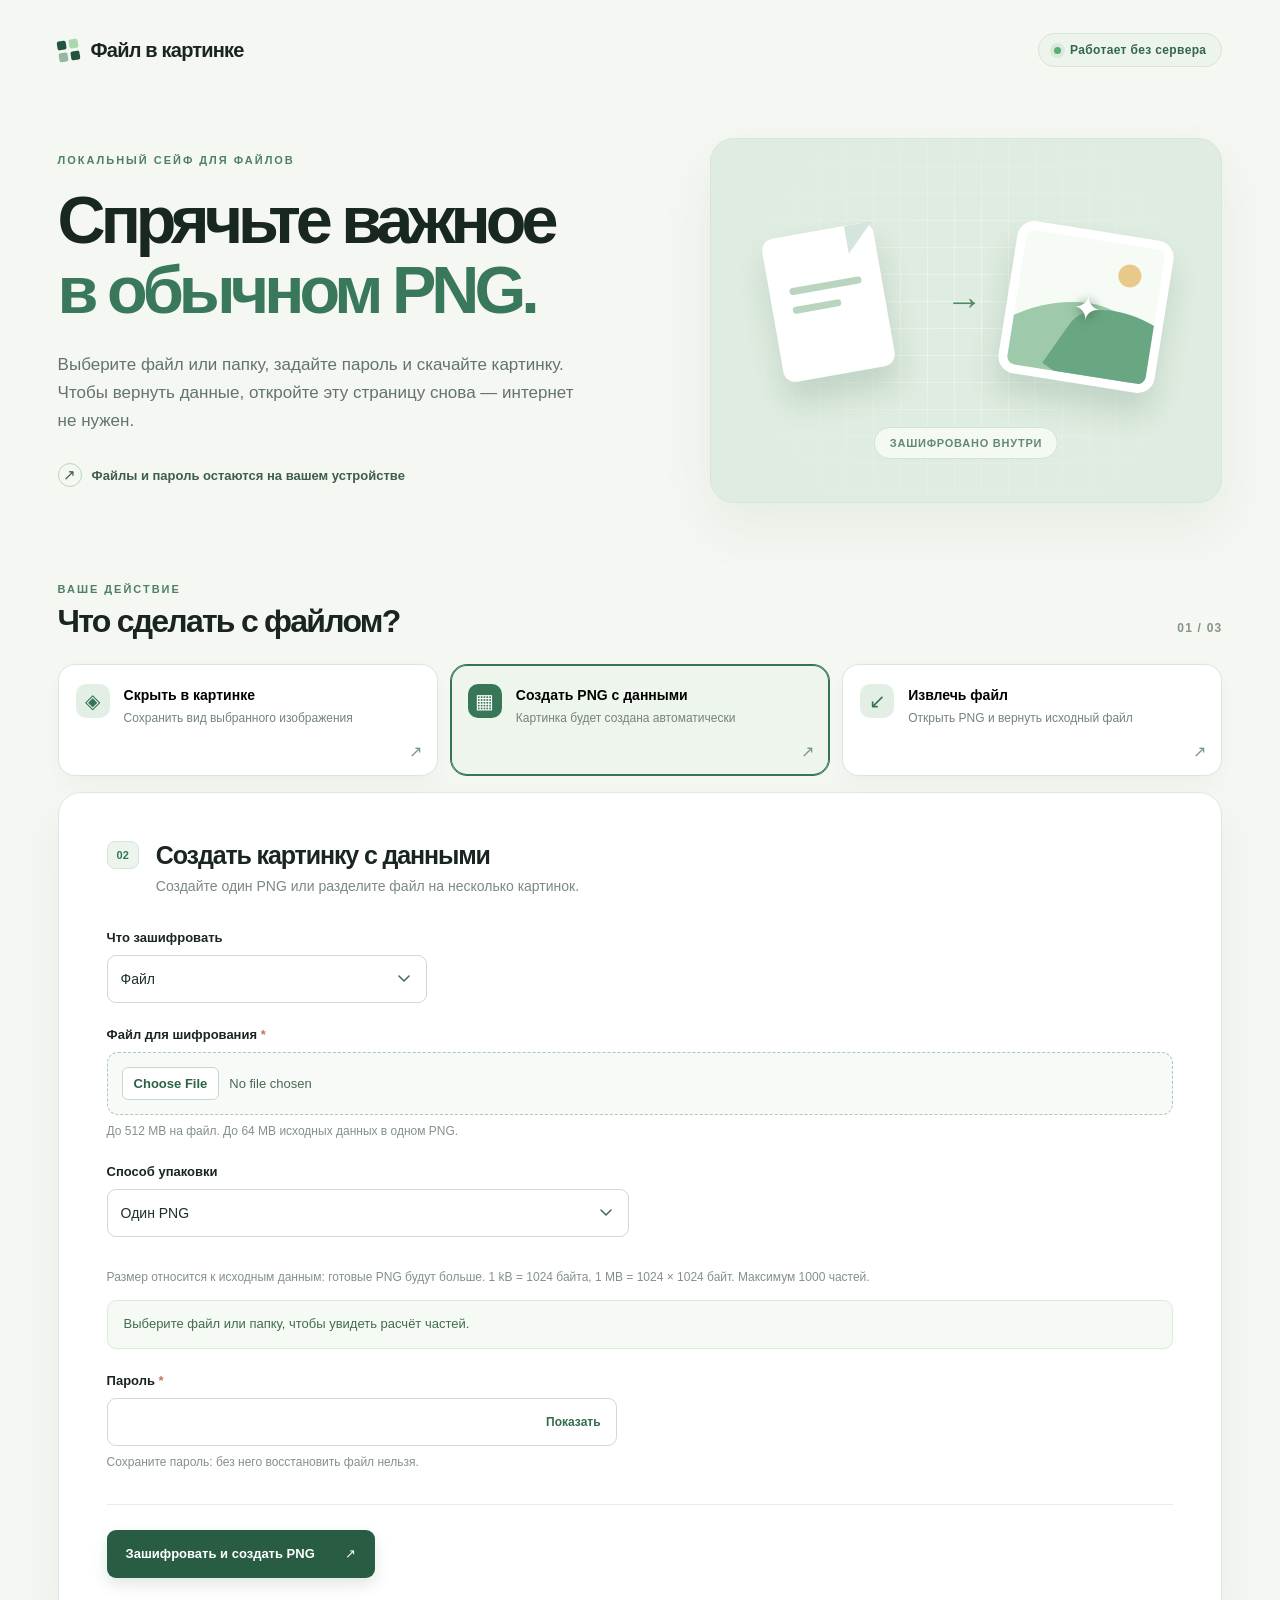
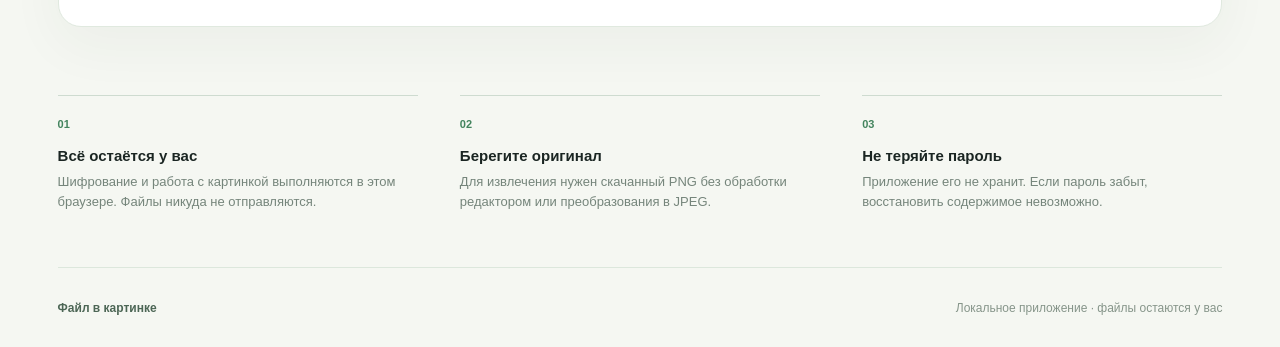
==== commit 832bc305: "feat: archive selected folders before PNG encryption" ====
--- a/index.template.html
+++ b/index.template.html
@@ -23,7 +23,7 @@
         <div class="intro-copy">
           <p class="eyebrow">Локальный сейф для файлов</p>
           <h1 id="page-title">Спрячьте важное<br><em>в обычном PNG.</em></h1>
-          <p class="intro-lead">Выберите файл, задайте пароль и скачайте картинку. Чтобы вернуть файл, откройте эту страницу снова — интернет не нужен.</p>
+          <p class="intro-lead">Выберите файл или папку, задайте пароль и скачайте картинку. Чтобы вернуть данные, откройте эту страницу снова — интернет не нужен.</p>
           <div class="trust-line"><span class="trust-icon" aria-hidden="true">↗</span><span>Файлы и пароль остаются на вашем устройстве</span></div>
         </div>
         <div class="hero-art" aria-hidden="true">
@@ -50,8 +50,10 @@
         <div class="form-card">
           <form id="panel-hide" role="tabpanel" aria-labelledby="tab-hide" hidden novalidate>
             <div class="form-heading"><span class="form-number">01</span><div><h3>Скрыть файл в изображении</h3><p>Внешний вид картинки почти не изменится. Нужен достаточно большой носитель.</p></div></div>
+            <div class="field source-kind"><label for="hide-source-kind">Что зашифровать</label><select id="hide-source-kind"><option value="file">Файл</option><option value="folder" id="hide-folder-option">Папка → ZIP</option></select></div>
             <div class="field-grid">
-              <div class="field"><label for="hide-file">Файл для шифрования <span class="required">*</span></label><input id="hide-file" name="file" type="file" required aria-describedby="hide-file-hint hide-file-info"><p class="field-hint" id="hide-file-hint">До 10 МБ. Подойдёт и пустой файл.</p><p class="file-info" id="hide-file-info"></p></div>
+              <div class="field" id="hide-file-field"><label for="hide-file">Файл для шифрования <span class="required">*</span></label><input id="hide-file" name="file" type="file" required aria-describedby="hide-file-hint hide-file-info"><p class="field-hint" id="hide-file-hint">До 10 MB. Подойдёт и пустой файл.</p><p class="file-info" id="hide-file-info"></p></div>
+              <div class="field" id="hide-folder-field" hidden><label for="hide-folder">Папка для шифрования <span class="required">*</span></label><input id="hide-folder" name="folder" type="file" webkitdirectory multiple disabled aria-describedby="hide-folder-hint hide-folder-info"><p class="field-hint" id="hide-folder-hint">Папка будет упакована в ZIP без сжатия. До 10 MB вместе со служебными данными ZIP. Пустые папки не сохраняются. После извлечения скачивается ZIP.</p><p class="file-info" id="hide-folder-info"></p></div>
               <div class="field"><label for="hide-cover">Изображение-носитель <span class="required">*</span></label><input id="hide-cover" name="cover" type="file" accept="image/*" required aria-describedby="hide-cover-hint hide-cover-info"><p class="field-hint" id="hide-cover-hint">PNG, JPEG или другое изображение, которое открывает браузер.</p><p class="file-info" id="hide-cover-info"></p></div>
             </div>
             <div class="capacity-box" id="capacity-box"><span class="capacity-symbol" aria-hidden="true">▧</span><span id="capacity-text">Выберите изображение, чтобы узнать его вместимость.</span></div>
@@ -62,13 +64,15 @@
 
           <form id="panel-data" role="tabpanel" aria-labelledby="tab-data" novalidate>
             <div class="form-heading"><span class="form-number">02</span><div><h3>Создать картинку с данными</h3><p>Создайте один PNG или разделите файл на несколько картинок.</p></div></div>
-            <div class="field"><label for="data-file">Файл для шифрования <span class="required">*</span></label><input id="data-file" name="file" type="file" required aria-describedby="data-file-hint data-file-info"><p class="field-hint" id="data-file-hint">До 512 МБ на файл. До 64 МБ исходных данных в одном PNG.</p><p class="file-info" id="data-file-info"></p></div>
+            <div class="field source-kind"><label for="data-source-kind">Что зашифровать</label><select id="data-source-kind"><option value="file">Файл</option><option value="folder" id="data-folder-option">Папка → ZIP</option></select></div>
+            <div class="field" id="data-file-field"><label for="data-file">Файл для шифрования <span class="required">*</span></label><input id="data-file" name="file" type="file" required aria-describedby="data-file-hint data-file-info"><p class="field-hint" id="data-file-hint">До 512 MB на файл. До 64 MB исходных данных в одном PNG.</p><p class="file-info" id="data-file-info"></p></div>
+            <div class="field" id="data-folder-field" hidden><label for="data-folder">Папка для шифрования <span class="required">*</span></label><input id="data-folder" name="folder" type="file" webkitdirectory multiple disabled aria-describedby="data-folder-hint data-folder-info"><p class="field-hint" id="data-folder-hint">Папка будет упакована в ZIP без сжатия. До 512 MB вместе со служебными данными ZIP; до 64 MB в одном PNG. Пустые папки не сохраняются. После извлечения скачивается ZIP.</p><p class="file-info" id="data-folder-info"></p></div>
             <div class="split-settings">
               <div class="field"><label for="data-split-mode">Способ упаковки</label><select id="data-split-mode" aria-describedby="data-split-hint"><option value="single">Один PNG</option><option value="count">По количеству частей</option><option value="size">По размеру части</option></select></div>
               <div class="field" id="data-count-field" hidden><label for="data-part-count">Количество частей</label><input id="data-part-count" type="number" min="1" max="1000" step="1" value="4" disabled aria-describedby="data-split-summary"></div>
-              <div class="field" id="data-size-field" hidden><label for="data-part-size">Размер исходных данных в части</label><div class="part-size-inputs"><input id="data-part-size" type="text" inputmode="decimal" value="10" disabled aria-describedby="data-split-hint data-split-summary"><select id="data-part-unit" aria-label="Единица размера части" disabled><option value="KiB">КиБ</option><option value="MiB" selected>МБ</option></select></div></div>
+              <div class="field" id="data-size-field" hidden><label for="data-part-size">Размер исходных данных в части</label><div class="part-size-inputs"><input id="data-part-size" type="text" inputmode="decimal" value="10" disabled aria-describedby="data-split-hint data-split-summary"><select id="data-part-unit" aria-label="Единица размера части" disabled><option value="KiB">kB</option><option value="MiB" selected>MB</option></select></div></div>
             </div>
-            <p class="field-hint" id="data-split-hint">Размер относится к исходным данным: готовые PNG будут больше. 1 КиБ = 1024 байта, 1 МБ = 1024 × 1024 байт. Максимум 1000 частей.</p>
+            <p class="field-hint" id="data-split-hint">Размер относится к исходным данным: готовые PNG будут больше. 1 kB = 1024 байта, 1 MB = 1024 × 1024 байт. Максимум 1000 частей.</p>
             <p class="split-summary" id="data-split-summary" role="status" aria-live="polite">Выберите файл, чтобы увидеть расчёт частей.</p>
             <div class="field password-field"><label for="data-password">Пароль <span class="required">*</span></label><div class="password-wrap"><input id="data-password" name="password" type="password" autocomplete="new-password" required><button class="password-toggle" type="button" aria-controls="data-password" aria-label="Показать пароль">Показать</button></div><p class="field-hint">Сохраните пароль: без него восстановить файл нельзя.</p></div>
             <div class="form-actions"><button class="primary-button" type="submit">Зашифровать и создать PNG <span aria-hidden="true">↗</span></button><p class="form-status" role="status" aria-live="polite"></p></div>
@@ -92,6 +96,7 @@
   <script src="file-parts.js"></script>
   <script src="vault-core.js"></script>
   <script src="image-codec.js"></script>
+  <script src="directory-zip.js"></script>
   <script src="app.js"></script>
 </body>
 </html>
--- a/styles.css
+++ b/styles.css
@@ -2,4 +2,6 @@
 
 .split-settings{display:grid;grid-template-columns:1fr 1fr;gap:22px}.split-settings [hidden]{display:none!important}.split-settings select,.split-settings input{width:100%;min-width:0;height:48px;padding:10px 13px;border:1px solid #cddbd0;border-radius:9px;color:#1d3225;background:#fff;font:inherit;font-size:14px}.part-size-inputs{display:grid;grid-template-columns:1fr 90px;gap:10px}.split-summary{margin:14px 0 24px;padding:13px 16px;border:1px solid #dcebdd;border-radius:9px;background:#f5faf4;color:#426c4e;font-size:13px;line-height:1.6}.split-summary.is-error{color:#a14835;background:#fff4f0;border-color:#f1d5ca}.result-multiple{display:block}.result-multiple[hidden]{display:none}.result-heading{display:flex;gap:15px;align-items:center}.result-list{list-style:none;padding:0;margin:16px 0 0;display:grid;gap:10px;max-height:420px;overflow:auto}.result-list li{display:flex;align-items:center;gap:12px;border-top:1px solid #d4e6d7;padding-top:12px}.result-file{min-width:0;flex:1}.result-file strong{display:block;overflow-wrap:anywhere;font-size:13px}.result-list .download-link{flex:none}.split-settings :disabled{opacity:.6}select:focus-visible{outline:3px solid #87cda1;outline-offset:3px}@media(max-width:580px){.split-settings{grid-template-columns:1fr;gap:0}.result-list li{align-items:flex-start;flex-direction:column}.result-list .download-link{margin:0}}
 
-.split-settings select{appearance:none;padding-right:42px;background-image:url("data:image/svg+xml,%3Csvg xmlns='http://www.w3.org/2000/svg' width='12' height='8' viewBox='0 0 12 8'%3E%3Cpath d='m1 1 5 5 5-5' fill='none' stroke='%23426c4e' stroke-width='1.5' stroke-linecap='round' stroke-linejoin='round'/%3E%3C/svg%3E");background-repeat:no-repeat;background-position:right 16px center;background-size:12px 8px}
+
+.source-kind{max-width:320px}.source-kind select{width:100%;height:48px;padding:10px 13px;border:1px solid #cddbd0;border-radius:9px;color:#1d3225;background:#fff;font:inherit;font-size:14px}.field[hidden]{display:none!important}
+.split-settings select,.source-kind select{appearance:none;padding-right:42px;background-image:url("data:image/svg+xml,%3Csvg xmlns='http://www.w3.org/2000/svg' width='12' height='8' viewBox='0 0 12 8'%3E%3Cpath d='m1 1 5 5 5-5' fill='none' stroke='%23426c4e' stroke-width='1.5' stroke-linecap='round' stroke-linejoin='round'/%3E%3C/svg%3E");background-repeat:no-repeat;background-position:right 16px center;background-size:12px 8px}
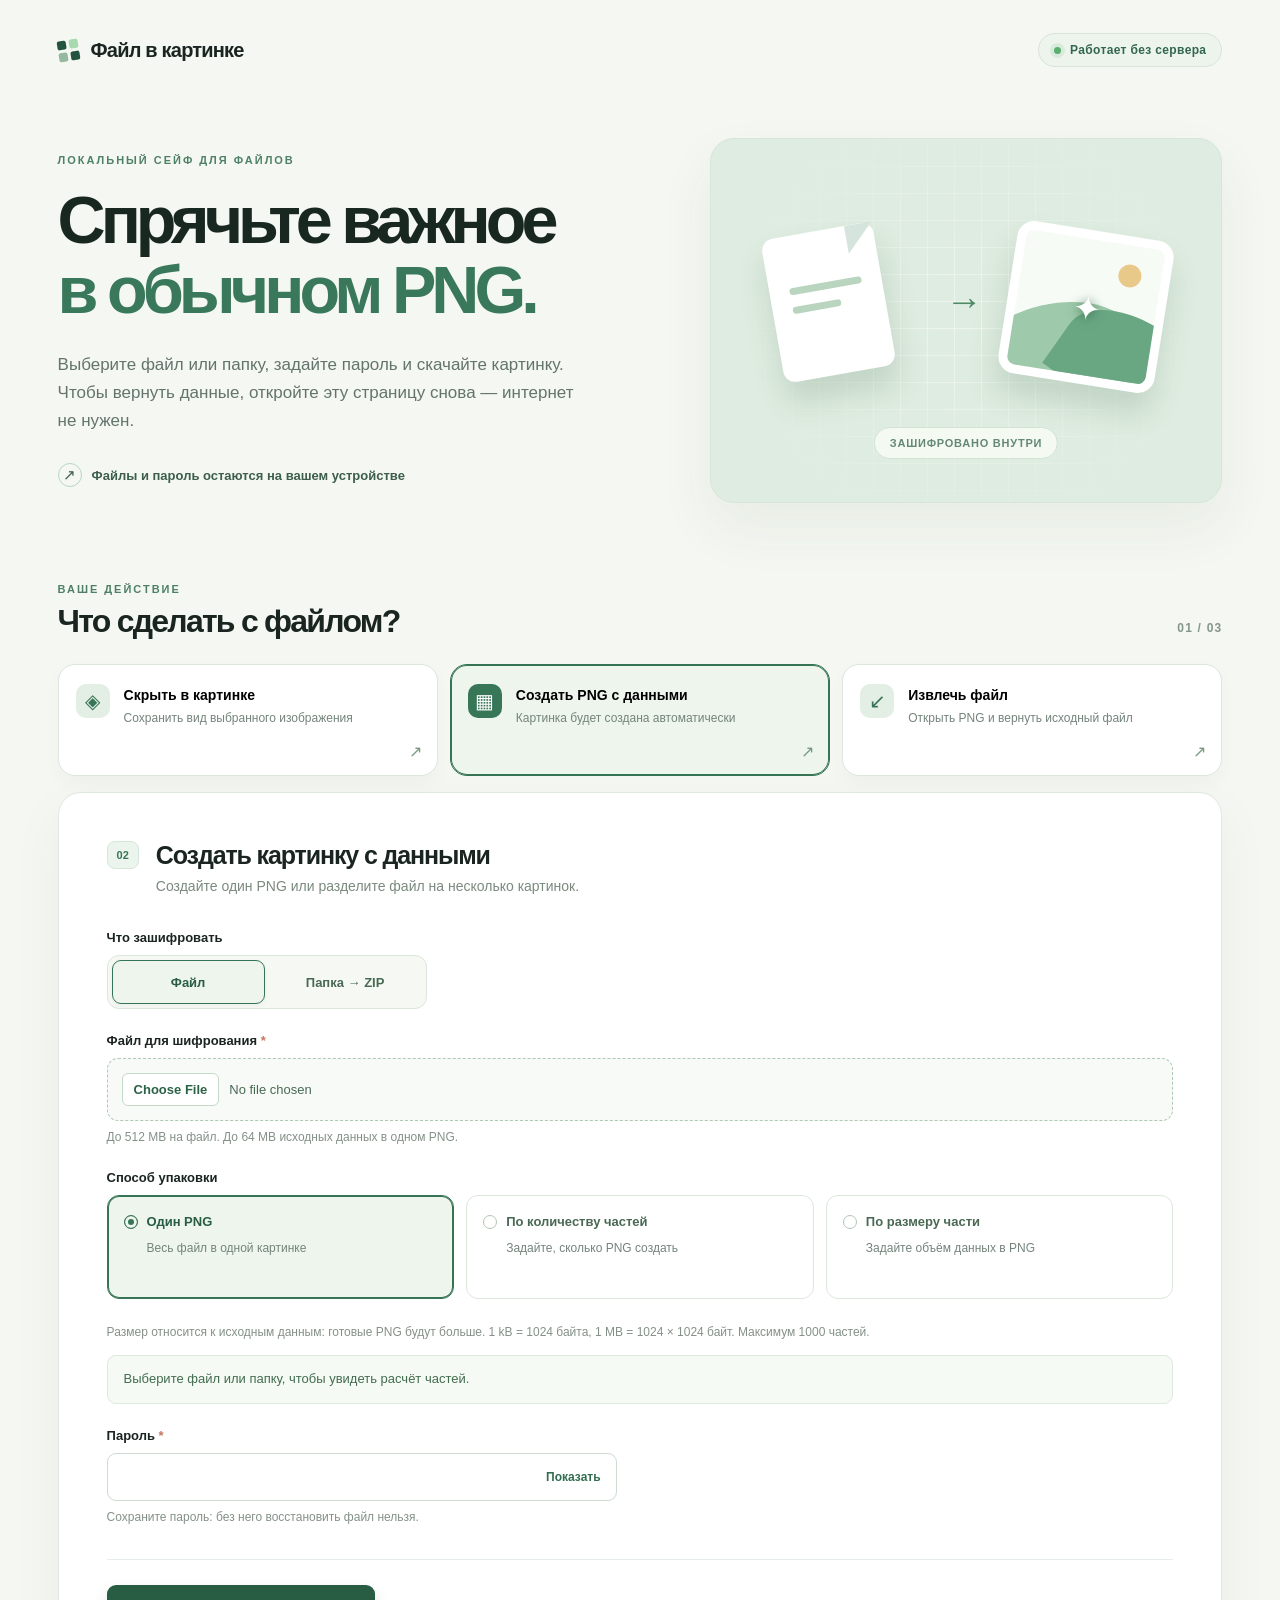
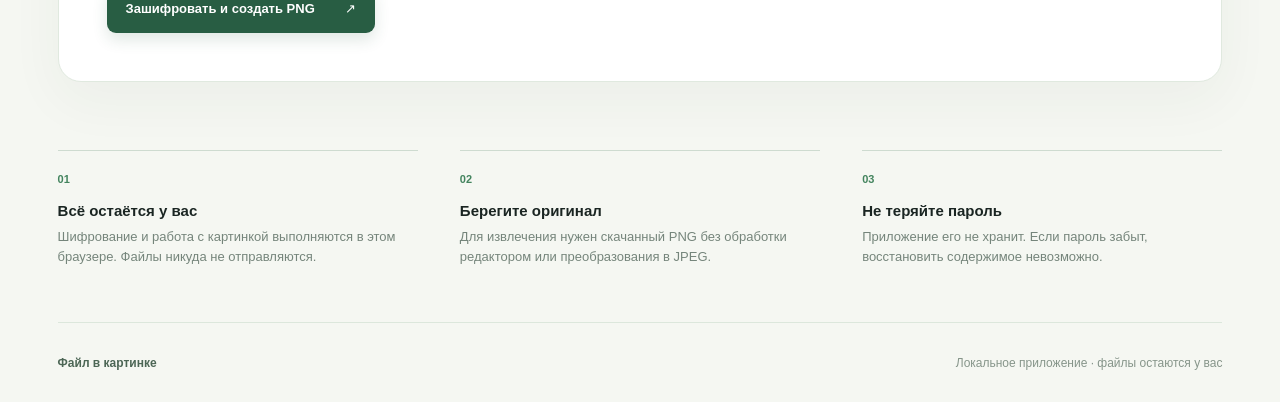
==== commit 3f3014c3: "feat: replace encryption dropdowns with radio choices" ====
--- a/index.template.html
+++ b/index.template.html
@@ -50,7 +50,10 @@
         <div class="form-card">
           <form id="panel-hide" role="tabpanel" aria-labelledby="tab-hide" hidden novalidate>
             <div class="form-heading"><span class="form-number">01</span><div><h3>Скрыть файл в изображении</h3><p>Внешний вид картинки почти не изменится. Нужен достаточно большой носитель.</p></div></div>
-            <div class="field source-kind"><label for="hide-source-kind">Что зашифровать</label><select id="hide-source-kind"><option value="file">Файл</option><option value="folder" id="hide-folder-option">Папка → ZIP</option></select></div>
+            <fieldset class="field choice-group source-kind" id="hide-source-kind"><legend>Что зашифровать</legend><div class="choice-options source-options">
+              <label class="choice-option"><input id="hide-source-file" type="radio" name="hide-source-kind" value="file" checked><span class="choice-face">Файл</span></label>
+              <label class="choice-option"><input id="hide-folder-option" type="radio" name="hide-source-kind" value="folder" aria-describedby="hide-source-hint"><span class="choice-face">Папка → ZIP</span></label>
+            </div><p class="field-hint" id="hide-source-hint" hidden>Выбор папки не поддерживается этим браузером.</p></fieldset>
             <div class="field-grid">
               <div class="field" id="hide-file-field"><label for="hide-file">Файл для шифрования <span class="required">*</span></label><input id="hide-file" name="file" type="file" required aria-describedby="hide-file-hint hide-file-info"><p class="field-hint" id="hide-file-hint">До 10 MB. Подойдёт и пустой файл.</p><p class="file-info" id="hide-file-info"></p></div>
               <div class="field" id="hide-folder-field" hidden><label for="hide-folder">Папка для шифрования <span class="required">*</span></label><input id="hide-folder" name="folder" type="file" webkitdirectory multiple disabled aria-describedby="hide-folder-hint hide-folder-info"><p class="field-hint" id="hide-folder-hint">Папка будет упакована в ZIP без сжатия. До 10 MB вместе со служебными данными ZIP. Пустые папки не сохраняются. После извлечения скачивается ZIP.</p><p class="file-info" id="hide-folder-info"></p></div>
@@ -64,11 +67,18 @@
 
           <form id="panel-data" role="tabpanel" aria-labelledby="tab-data" novalidate>
             <div class="form-heading"><span class="form-number">02</span><div><h3>Создать картинку с данными</h3><p>Создайте один PNG или разделите файл на несколько картинок.</p></div></div>
-            <div class="field source-kind"><label for="data-source-kind">Что зашифровать</label><select id="data-source-kind"><option value="file">Файл</option><option value="folder" id="data-folder-option">Папка → ZIP</option></select></div>
+            <fieldset class="field choice-group source-kind" id="data-source-kind"><legend>Что зашифровать</legend><div class="choice-options source-options">
+              <label class="choice-option"><input id="data-source-file" type="radio" name="data-source-kind" value="file" checked><span class="choice-face">Файл</span></label>
+              <label class="choice-option"><input id="data-folder-option" type="radio" name="data-source-kind" value="folder" aria-describedby="data-source-hint"><span class="choice-face">Папка → ZIP</span></label>
+            </div><p class="field-hint" id="data-source-hint" hidden>Выбор папки не поддерживается этим браузером.</p></fieldset>
             <div class="field" id="data-file-field"><label for="data-file">Файл для шифрования <span class="required">*</span></label><input id="data-file" name="file" type="file" required aria-describedby="data-file-hint data-file-info"><p class="field-hint" id="data-file-hint">До 512 MB на файл. До 64 MB исходных данных в одном PNG.</p><p class="file-info" id="data-file-info"></p></div>
             <div class="field" id="data-folder-field" hidden><label for="data-folder">Папка для шифрования <span class="required">*</span></label><input id="data-folder" name="folder" type="file" webkitdirectory multiple disabled aria-describedby="data-folder-hint data-folder-info"><p class="field-hint" id="data-folder-hint">Папка будет упакована в ZIP без сжатия. До 512 MB вместе со служебными данными ZIP; до 64 MB в одном PNG. Пустые папки не сохраняются. После извлечения скачивается ZIP.</p><p class="file-info" id="data-folder-info"></p></div>
+            <fieldset class="field choice-group packing-kind" id="data-split-mode" aria-describedby="data-split-hint"><legend>Способ упаковки</legend><div class="choice-options packing-options">
+              <label class="choice-option"><input id="data-pack-single" type="radio" name="data-split-mode" value="single" checked><span class="choice-face"><strong>Один PNG</strong><span class="choice-description">Весь файл в одной картинке</span></span></label>
+              <label class="choice-option"><input id="data-pack-count" type="radio" name="data-split-mode" value="count"><span class="choice-face"><strong>По количеству частей</strong><span class="choice-description">Задайте, сколько PNG создать</span></span></label>
+              <label class="choice-option"><input id="data-pack-size" type="radio" name="data-split-mode" value="size"><span class="choice-face"><strong>По размеру части</strong><span class="choice-description">Задайте объём данных в PNG</span></span></label>
+            </div></fieldset>
             <div class="split-settings">
-              <div class="field"><label for="data-split-mode">Способ упаковки</label><select id="data-split-mode" aria-describedby="data-split-hint"><option value="single">Один PNG</option><option value="count">По количеству частей</option><option value="size">По размеру части</option></select></div>
               <div class="field" id="data-count-field" hidden><label for="data-part-count">Количество частей</label><input id="data-part-count" type="number" min="1" max="1000" step="1" value="4" disabled aria-describedby="data-split-summary"></div>
               <div class="field" id="data-size-field" hidden><label for="data-part-size">Размер исходных данных в части</label><div class="part-size-inputs"><input id="data-part-size" type="text" inputmode="decimal" value="10" disabled aria-describedby="data-split-hint data-split-summary"><select id="data-part-unit" aria-label="Единица размера части" disabled><option value="KiB">kB</option><option value="MiB" selected>MB</option></select></div></div>
             </div>
--- a/styles.css
+++ b/styles.css
@@ -3,5 +3,28 @@
 .split-settings{display:grid;grid-template-columns:1fr 1fr;gap:22px}.split-settings [hidden]{display:none!important}.split-settings select,.split-settings input{width:100%;min-width:0;height:48px;padding:10px 13px;border:1px solid #cddbd0;border-radius:9px;color:#1d3225;background:#fff;font:inherit;font-size:14px}.part-size-inputs{display:grid;grid-template-columns:1fr 90px;gap:10px}.split-summary{margin:14px 0 24px;padding:13px 16px;border:1px solid #dcebdd;border-radius:9px;background:#f5faf4;color:#426c4e;font-size:13px;line-height:1.6}.split-summary.is-error{color:#a14835;background:#fff4f0;border-color:#f1d5ca}.result-multiple{display:block}.result-multiple[hidden]{display:none}.result-heading{display:flex;gap:15px;align-items:center}.result-list{list-style:none;padding:0;margin:16px 0 0;display:grid;gap:10px;max-height:420px;overflow:auto}.result-list li{display:flex;align-items:center;gap:12px;border-top:1px solid #d4e6d7;padding-top:12px}.result-file{min-width:0;flex:1}.result-file strong{display:block;overflow-wrap:anywhere;font-size:13px}.result-list .download-link{flex:none}.split-settings :disabled{opacity:.6}select:focus-visible{outline:3px solid #87cda1;outline-offset:3px}@media(max-width:580px){.split-settings{grid-template-columns:1fr;gap:0}.result-list li{align-items:flex-start;flex-direction:column}.result-list .download-link{margin:0}}
 
 
-.source-kind{max-width:320px}.source-kind select{width:100%;height:48px;padding:10px 13px;border:1px solid #cddbd0;border-radius:9px;color:#1d3225;background:#fff;font:inherit;font-size:14px}.field[hidden]{display:none!important}
-.split-settings select,.source-kind select{appearance:none;padding-right:42px;background-image:url("data:image/svg+xml,%3Csvg xmlns='http://www.w3.org/2000/svg' width='12' height='8' viewBox='0 0 12 8'%3E%3Cpath d='m1 1 5 5 5-5' fill='none' stroke='%23426c4e' stroke-width='1.5' stroke-linecap='round' stroke-linejoin='round'/%3E%3C/svg%3E");background-repeat:no-repeat;background-position:right 16px center;background-size:12px 8px}
+.field[hidden]{display:none!important}
+.split-settings select{appearance:none;padding-right:42px;background-image:url("data:image/svg+xml,%3Csvg xmlns='http://www.w3.org/2000/svg' width='12' height='8' viewBox='0 0 12 8'%3E%3Cpath d='m1 1 5 5 5-5' fill='none' stroke='%23426c4e' stroke-width='1.5' stroke-linecap='round' stroke-linejoin='round'/%3E%3C/svg%3E");background-repeat:no-repeat;background-position:right 16px center;background-size:12px 8px}
+
+.choice-group{border:0;padding:0;min-inline-size:0;margin:0 0 24px}
+.choice-group legend{padding:0;margin-bottom:10px;font-size:13px;font-weight:750}
+.choice-options{display:grid;gap:12px}
+.choice-group .choice-option{position:relative;display:block;min-width:0;margin:0;cursor:pointer}
+.choice-option input{position:absolute;width:1px;height:1px;padding:0;margin:0;overflow:hidden;clip-path:inset(50%);white-space:nowrap}
+.choice-face{display:flex;align-items:center;justify-content:center;min-height:44px;padding:11px 15px;border:1px solid #dce7dc;border-radius:9px;background:#fff;color:#4a6954;transition:background .15s,border-color .15s;box-sizing:border-box}
+.choice-option:hover .choice-face{border-color:#98b99d;background:#f7faf6}
+.choice-option input:checked+.choice-face{border-color:#367456;background:#eef5ed;color:#285d43;box-shadow:inset 0 0 0 1px #367456}
+.choice-option input:focus-visible+.choice-face{outline:3px solid #87cda1;outline-offset:3px}
+.choice-option input:disabled+.choice-face{opacity:.5;cursor:not-allowed}
+.source-kind{max-width:320px}
+.source-options{grid-template-columns:1fr 1fr;gap:4px;padding:4px;border:1px solid #dce7dc;border-radius:12px;background:#f5f8f3}
+.source-options .choice-face{border-color:transparent;background:transparent;font-size:13px;font-weight:750}
+.source-options .choice-option input:checked+.choice-face{box-shadow:0 2px 5px #23442d0b}
+.packing-options{grid-template-columns:repeat(3,minmax(0,1fr))}
+.packing-options .choice-face{display:grid;align-content:start;justify-content:stretch;gap:8px;min-height:104px;height:100%;padding:17px 16px;border-radius:12px}
+.packing-options strong{display:flex;align-items:center;gap:9px;font-size:13px;line-height:1.4}
+.packing-options strong::before{content:"";display:block;flex:none;width:14px;height:14px;box-sizing:border-box;border:1.5px solid #b1c5b4;border-radius:50%}
+.packing-options input:checked+.choice-face strong::before{border-color:#367456;background:#367456;box-shadow:inset 0 0 0 3px #eef5ed}
+.choice-description{padding-left:23px;font-size:12px;font-weight:400;line-height:1.5;color:#74847b}
+.split-settings{display:block;max-width:510px}
+@media(max-width:680px){.packing-options{grid-template-columns:1fr;gap:8px}.packing-options .choice-face{min-height:0;padding:13px 15px;gap:4px}}
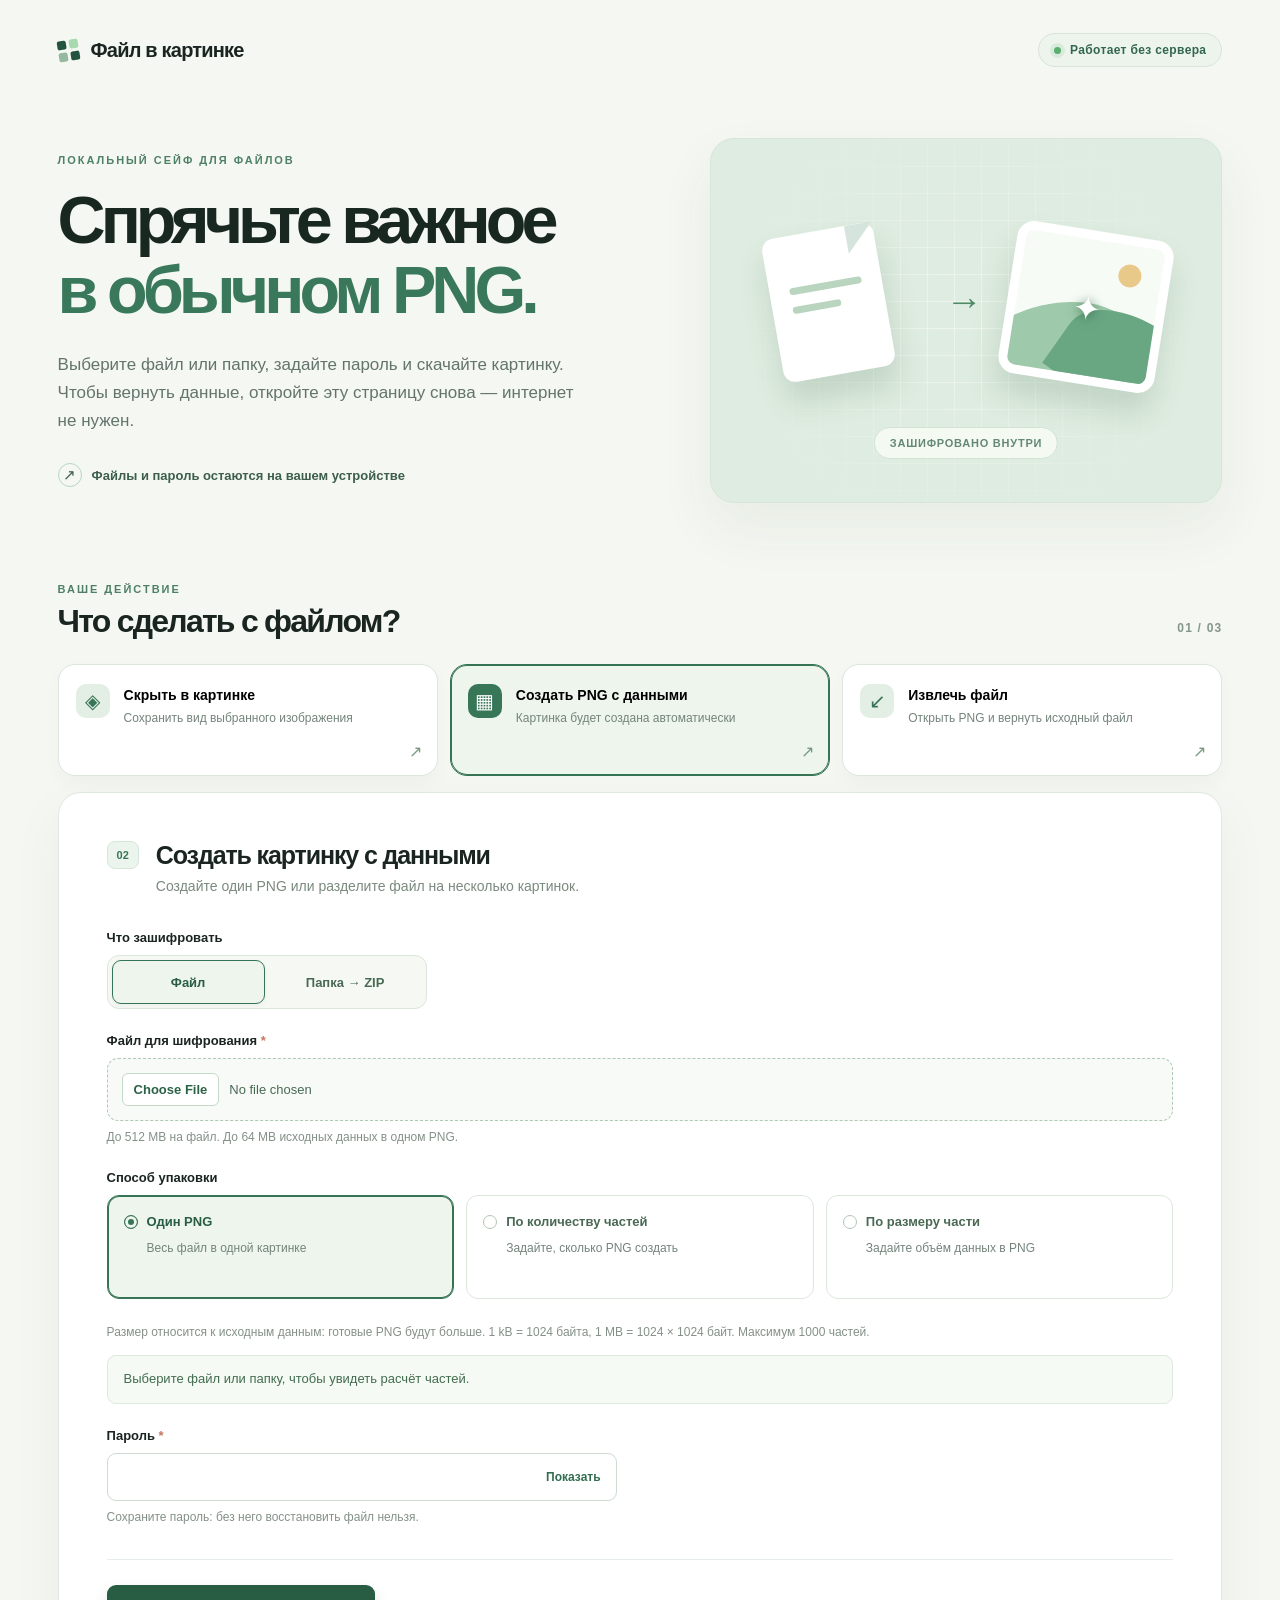
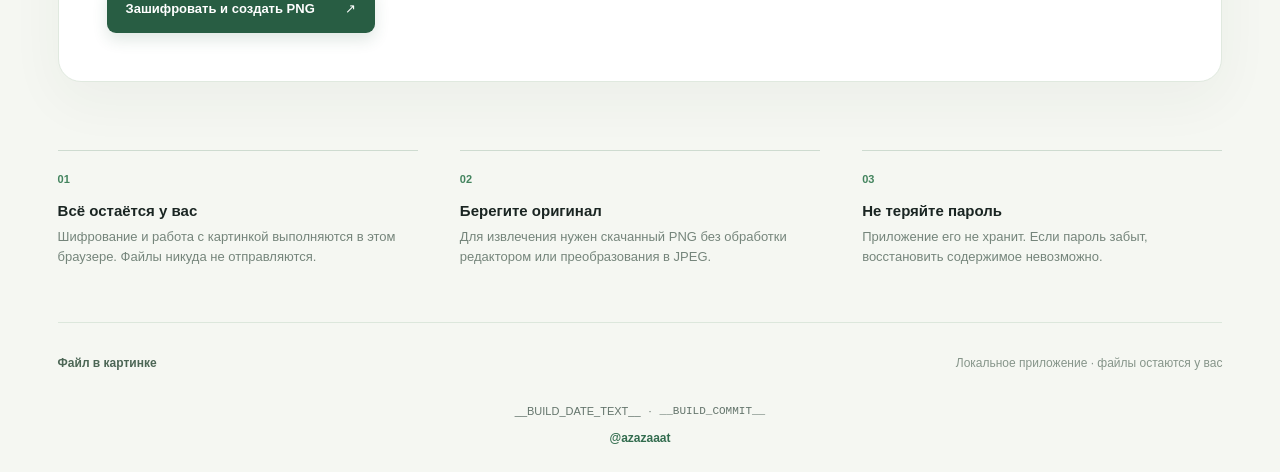
==== commit f82a1a0d: "feat: display build date commit and Telegram contact" ====
--- a/index.template.html
+++ b/index.template.html
@@ -101,7 +101,15 @@
 
       <aside class="notes" aria-label="Полезно знать"><div><span class="note-number">01</span><h2>Всё остаётся у вас</h2><p>Шифрование и работа с картинкой выполняются в этом браузере. Файлы никуда не отправляются.</p></div><div><span class="note-number">02</span><h2>Берегите оригинал</h2><p>Для извлечения нужен скачанный PNG без обработки редактором или преобразования в JPEG.</p></div><div><span class="note-number">03</span><h2>Не теряйте пароль</h2><p>Приложение его не хранит. Если пароль забыт, восстановить содержимое невозможно.</p></div></aside>
     </main>
-    <footer class="site-footer"><span>Файл в картинке</span><span>Локальное приложение · файлы остаются у вас</span></footer>
+    <footer class="site-footer">
+      <div class="footer-primary"><span class="footer-brand">Файл в картинке</span><span class="footer-description">Локальное приложение · файлы остаются у вас</span></div>
+      <div class="build-info" aria-label="Версия приложения">
+        <time datetime="__BUILD_DATE_ISO__" title="Дата создания HTML">__BUILD_DATE_TEXT__</time>
+        <span aria-hidden="true">·</span>
+        <code title="__BUILD_COMMIT_TITLE__">__BUILD_COMMIT__</code>
+      </div>
+      <div class="footer-contact-row"><a class="footer-contact" href="https://t.me/azazaaat" target="_blank" rel="noopener noreferrer" aria-label="Telegram: @azazaaat">@azazaaat</a></div>
+    </footer>
   </div>
   <script src="file-parts.js"></script>
   <script src="vault-core.js"></script>
--- a/styles.css
+++ b/styles.css
@@ -1,4 +1,4 @@
-:root{font-family:Inter,ui-sans-serif,-apple-system,BlinkMacSystemFont,"Segoe UI",sans-serif;color:#1a2522;background:#f5f7f2;font-synthesis:none}*{box-sizing:border-box}body{margin:0}button,input{font:inherit}button{cursor:pointer}a{color:inherit}.page-shell{max-width:1280px;margin:auto;padding:0 clamp(20px,4.5vw,72px)}.site-header,.site-footer{display:flex;justify-content:space-between;align-items:center}.site-header{height:100px}.brand{display:inline-flex;align-items:center;gap:12px;text-decoration:none;font-weight:800;letter-spacing:-.04em;font-size:20px}.brand-mark{display:grid;grid-template-columns:repeat(2,9px);gap:3px;transform:rotate(-9deg)}.brand-mark span{width:9px;height:9px;background:#22543f;border-radius:2px}.brand-mark span:nth-child(2){background:#a9d9ae}.brand-mark span:nth-child(3){background:#94b9a0}.local-badge{display:flex;gap:9px;align-items:center;border:1px solid #d9e4d9;background:#edf4ec;border-radius:50px;padding:9px 15px;color:#32664e;font-size:12px;font-weight:750;letter-spacing:.03em}.badge-dot{width:7px;height:7px;background:#59ae70;border-radius:50%;box-shadow:0 0 0 4px #d9eadc}.intro{display:grid;grid-template-columns:1.08fr .92fr;min-height:452px;align-items:center;gap:50px;padding:38px 0 55px}.eyebrow{text-transform:uppercase;letter-spacing:.18em;font-size:11px;font-weight:850;color:#4d8065;margin:0 0 19px}.intro h1{font-size:clamp(43px,5.2vw,72px);line-height:1.06;letter-spacing:-.075em;margin:0;color:#182820;font-weight:800}.intro h1 em{font-style:normal;color:#39785a}.intro-lead{font-size:17px;line-height:1.65;color:#63746b;max-width:530px;margin:25px 0 28px}.trust-line{display:flex;align-items:center;gap:10px;color:#3c5e4a;font-size:13px;font-weight:650}.trust-icon{display:grid;place-items:center;border:1px solid #b8d6c1;border-radius:50%;width:24px;height:24px;font-size:15px}.hero-art{height:365px;position:relative;border-radius:24px;background:#dfece1;overflow:hidden;border:1px solid #d6e6d9;box-shadow:0 25px 55px #2c5e3f12}.art-grid{position:absolute;inset:0;background-image:linear-gradient(#fff7 1px,transparent 1px),linear-gradient(90deg,#fff7 1px,transparent 1px);background-size:27px 27px;mask-image:radial-gradient(circle at center,#000,transparent 78%)}.art-file,.art-picture{position:absolute;top:91px;box-shadow:0 20px 30px #3767472e}.art-file{left:12%;width:113px;height:145px;border-radius:12px;background:#fff;transform:rotate(-10deg);padding:52px 20px 0}.art-file-fold{position:absolute;right:0;top:0;border-left:28px solid #d5e4dc;border-bottom:28px solid transparent}.art-file-line{display:block;height:7px;background:#b9d5bf;border-radius:10px;margin-bottom:12px}.art-file-line.short{width:67%}.art-arrow{position:absolute;top:142px;left:46%;font-size:37px;color:#4d8a65;font-weight:300}.art-picture{right:11%;width:158px;height:154px;background:#f6fbf6;border:9px solid #fff;border-radius:17px;overflow:hidden;transform:rotate(9deg)}.art-sun{position:absolute;top:19px;right:20px;width:23px;height:23px;border-radius:50%;background:#e8c98a}.art-hill{position:absolute;width:165px;height:95px;border-radius:50% 50% 0 0;bottom:-29px;left:-39px;background:#9ec9aa;transform:rotate(-22deg)}.art-hill.two{left:48px;bottom:-35px;background:#69a783;transform:rotate(26deg)}.art-lock{position:absolute;left:57px;top:49px;color:white;font-size:34px;text-shadow:0 2px 12px #417351}.art-caption{position:absolute;bottom:43px;left:50%;transform:translateX(-50%);white-space:nowrap;color:#648776;background:#f4faf2;border:1px solid #d2e3d2;border-radius:100px;padding:9px 15px;font-size:11px;letter-spacing:.07em;text-transform:uppercase;font-weight:800}.workspace{padding:25px 0 0}.section-heading{display:flex;justify-content:space-between;align-items:end;margin:0 0 24px}.section-heading .eyebrow{margin-bottom:8px}.section-heading h2{font-size:32px;letter-spacing:-.055em;margin:0}.step-label{font-size:12px;font-weight:800;color:#84958a;letter-spacing:.1em;padding-bottom:5px}.mode-tabs{display:grid;grid-template-columns:repeat(3,minmax(0,1fr));gap:12px;margin-bottom:16px}.mode-tab{appearance:none;text-align:left;display:flex;align-items:flex-start;gap:14px;position:relative;border:1px solid #dce7dc;background:#fff;border-radius:17px;min-height:112px;padding:19px 17px;box-shadow:0 7px 20px #23442d08;transition:transform .18s,border-color .18s,background .18s}.mode-tab:hover{transform:translateY(-2px);border-color:#98b99d}.mode-tab[aria-selected=true]{border-color:#367456;background:#eef5ed;box-shadow:inset 0 0 0 1px #367456}.tab-icon{display:grid;place-items:center;flex:none;background:#e3eee5;color:#367456;border-radius:10px;width:34px;height:34px;font-size:20px}.mode-tab[aria-selected=true] .tab-icon{background:#377657;color:#fff}.tab-copy{display:grid;gap:6px;padding-top:2px}.tab-copy strong{font-size:14px;line-height:1.3}.tab-copy small{font-size:12px;line-height:1.4;color:#74847b}.tab-arrow{position:absolute;right:15px;bottom:14px;color:#779781;font-size:16px}.form-card{background:#fff;border:1px solid #e0e9df;border-radius:23px;padding:clamp(24px,3.8vw,48px);box-shadow:0 18px 55px #2c4a2d0c}.form-card form[hidden]{display:none}.form-heading{display:flex;gap:17px;align-items:flex-start;margin-bottom:33px}.form-number{border:1px solid #d5e6d8;color:#397555;background:#ecf5ed;border-radius:8px;padding:7px 9px;font-size:11px;font-weight:850}.form-heading h3{font-size:25px;letter-spacing:-.045em;margin:0 0 6px}.form-heading p{color:#7a8a7f;margin:0;font-size:14px;line-height:1.5}.field-grid{display:grid;grid-template-columns:1fr 1fr;gap:22px}.field{margin-bottom:24px}.field label{display:block;font-size:13px;font-weight:750;margin-bottom:10px}.required{color:#c2765c}.field input[type=file]{width:100%;border:1px dashed #adc9b3;border-radius:11px;background:#f7faf6;padding:14px;color:#4a6954;font-size:13px;min-height:61px}.field input[type=file]::file-selector-button{border:1px solid #c5d9c7;border-radius:6px;background:white;color:#2c6347;font-weight:750;padding:8px 11px;margin-right:10px;cursor:pointer}.field-hint,.file-info{font-size:12px;line-height:1.5;margin:7px 0 0;color:#849188}.file-info:not(:empty){color:#377456;font-weight:700}.capacity-box{display:flex;align-items:center;gap:12px;background:#eff6ef;color:#4a7355;border:1px solid #dcebdd;border-radius:11px;padding:14px 17px;margin:0 0 25px;font-size:13px;line-height:1.45}.capacity-box.is-error{background:#fff4f0;border-color:#f1d5ca;color:#a4523c}.capacity-symbol{font-size:19px}.password-field{max-width:510px}.password-wrap{position:relative}.password-wrap input{width:100%;height:48px;border:1px solid #cddbd0;border-radius:9px;padding:10px 100px 10px 13px;color:#1d3225;background:#fff}.password-toggle{position:absolute;right:6px;top:6px;height:36px;border:0;background:transparent;color:#326c4e;font-size:12px;font-weight:800;padding:0 10px;border-radius:5px}.password-toggle:hover{background:#eef5ed}.form-actions{display:flex;align-items:center;gap:19px;flex-wrap:wrap;margin-top:33px;padding-top:25px;border-top:1px solid #e7eee7}.primary-button{border:0;background:#285d43;color:white;border-radius:9px;padding:15px 19px;font-weight:750;font-size:13px;min-height:48px;display:inline-flex;align-items:center;gap:30px;justify-content:space-between;box-shadow:0 7px 15px #285d4324}.primary-button:hover{background:#1b4f36}.primary-button:disabled{opacity:.6;cursor:wait}.form-status{margin:0;font-size:13px;line-height:1.5;color:#516b57}.form-status.is-error{color:#a14835;font-weight:700}.result{display:flex;align-items:center;gap:15px;border:1px solid #c9e5cf;background:#f0f8f0;border-radius:12px;padding:17px;margin-top:22px}.result[hidden]{display:none}.result-icon{display:grid;place-items:center;background:#39805c;color:white;border-radius:50%;width:29px;height:29px;flex:none;font-weight:800}.result strong{font-size:14px}.result p{margin:4px 0 0;font-size:12px;color:#6c8573;line-height:1.4}.download-link{margin-left:auto;white-space:nowrap;background:white;border:1px solid #bcd8c3;color:#285f43;text-decoration:none;font-size:12px;font-weight:800;padding:11px 14px;border-radius:8px}.download-link:hover{background:#e3f1e5}.notes{display:grid;grid-template-columns:repeat(3,1fr);gap:42px;padding:68px 0 55px}.notes>div{border-top:1px solid #cedbd0;padding-top:18px}.note-number{font-size:11px;color:#43845e;font-weight:850}.notes h2{font-size:15px;margin:15px 0 8px}.notes p{font-size:13px;line-height:1.55;color:#75857b;margin:0}.site-footer{border-top:1px solid #dce7dc;min-height:80px;color:#86958a;font-size:12px}.site-footer span:first-child{font-weight:800;color:#4c6655}input:focus-visible,button:focus-visible,a:focus-visible{outline:3px solid #87cda1;outline-offset:3px}@media(max-width:880px){.intro{grid-template-columns:1fr;gap:20px;padding-top:20px}.hero-art{height:260px}.art-file,.art-picture{top:45px}.art-arrow{top:96px}.mode-tabs{grid-template-columns:1fr}.mode-tab{min-height:72px}.tab-arrow{bottom:auto;top:26px}.field-grid{grid-template-columns:1fr;gap:0}.notes{gap:20px}}@media(max-width:580px){.page-shell{padding:0 17px}.site-header{height:75px}.brand{font-size:16px}.local-badge{font-size:0;padding:10px}.badge-dot{margin:0}.intro{padding:17px 0 40px}.intro h1{font-size:46px}.intro-lead{font-size:15px}.hero-art{height:210px}.art-file{left:9%;top:35px;transform:scale(.75) rotate(-10deg);transform-origin:top left}.art-picture{right:6%;top:32px;transform:scale(.78) rotate(9deg);transform-origin:top right}.art-arrow{top:83px;left:45%;font-size:28px}.art-caption{bottom:20px}.section-heading h2{font-size:27px}.form-card{padding:23px 18px}.form-heading h3{font-size:22px}.form-actions{align-items:stretch}.primary-button{width:100%}.result{align-items:flex-start;flex-wrap:wrap}.download-link{margin:4px 0 0 43px}.notes{grid-template-columns:1fr;padding:45px 0;gap:25px}.site-footer{gap:10px}}
+:root{font-family:Inter,ui-sans-serif,-apple-system,BlinkMacSystemFont,"Segoe UI",sans-serif;color:#1a2522;background:#f5f7f2;font-synthesis:none}*{box-sizing:border-box}body{margin:0}button,input{font:inherit}button{cursor:pointer}a{color:inherit}.page-shell{max-width:1280px;margin:auto;padding:0 clamp(20px,4.5vw,72px)}.site-header,.site-footer{display:flex;justify-content:space-between;align-items:center}.site-header{height:100px}.brand{display:inline-flex;align-items:center;gap:12px;text-decoration:none;font-weight:800;letter-spacing:-.04em;font-size:20px}.brand-mark{display:grid;grid-template-columns:repeat(2,9px);gap:3px;transform:rotate(-9deg)}.brand-mark span{width:9px;height:9px;background:#22543f;border-radius:2px}.brand-mark span:nth-child(2){background:#a9d9ae}.brand-mark span:nth-child(3){background:#94b9a0}.local-badge{display:flex;gap:9px;align-items:center;border:1px solid #d9e4d9;background:#edf4ec;border-radius:50px;padding:9px 15px;color:#32664e;font-size:12px;font-weight:750;letter-spacing:.03em}.badge-dot{width:7px;height:7px;background:#59ae70;border-radius:50%;box-shadow:0 0 0 4px #d9eadc}.intro{display:grid;grid-template-columns:1.08fr .92fr;min-height:452px;align-items:center;gap:50px;padding:38px 0 55px}.eyebrow{text-transform:uppercase;letter-spacing:.18em;font-size:11px;font-weight:850;color:#4d8065;margin:0 0 19px}.intro h1{font-size:clamp(43px,5.2vw,72px);line-height:1.06;letter-spacing:-.075em;margin:0;color:#182820;font-weight:800}.intro h1 em{font-style:normal;color:#39785a}.intro-lead{font-size:17px;line-height:1.65;color:#63746b;max-width:530px;margin:25px 0 28px}.trust-line{display:flex;align-items:center;gap:10px;color:#3c5e4a;font-size:13px;font-weight:650}.trust-icon{display:grid;place-items:center;border:1px solid #b8d6c1;border-radius:50%;width:24px;height:24px;font-size:15px}.hero-art{height:365px;position:relative;border-radius:24px;background:#dfece1;overflow:hidden;border:1px solid #d6e6d9;box-shadow:0 25px 55px #2c5e3f12}.art-grid{position:absolute;inset:0;background-image:linear-gradient(#fff7 1px,transparent 1px),linear-gradient(90deg,#fff7 1px,transparent 1px);background-size:27px 27px;mask-image:radial-gradient(circle at center,#000,transparent 78%)}.art-file,.art-picture{position:absolute;top:91px;box-shadow:0 20px 30px #3767472e}.art-file{left:12%;width:113px;height:145px;border-radius:12px;background:#fff;transform:rotate(-10deg);padding:52px 20px 0}.art-file-fold{position:absolute;right:0;top:0;border-left:28px solid #d5e4dc;border-bottom:28px solid transparent}.art-file-line{display:block;height:7px;background:#b9d5bf;border-radius:10px;margin-bottom:12px}.art-file-line.short{width:67%}.art-arrow{position:absolute;top:142px;left:46%;font-size:37px;color:#4d8a65;font-weight:300}.art-picture{right:11%;width:158px;height:154px;background:#f6fbf6;border:9px solid #fff;border-radius:17px;overflow:hidden;transform:rotate(9deg)}.art-sun{position:absolute;top:19px;right:20px;width:23px;height:23px;border-radius:50%;background:#e8c98a}.art-hill{position:absolute;width:165px;height:95px;border-radius:50% 50% 0 0;bottom:-29px;left:-39px;background:#9ec9aa;transform:rotate(-22deg)}.art-hill.two{left:48px;bottom:-35px;background:#69a783;transform:rotate(26deg)}.art-lock{position:absolute;left:57px;top:49px;color:white;font-size:34px;text-shadow:0 2px 12px #417351}.art-caption{position:absolute;bottom:43px;left:50%;transform:translateX(-50%);white-space:nowrap;color:#648776;background:#f4faf2;border:1px solid #d2e3d2;border-radius:100px;padding:9px 15px;font-size:11px;letter-spacing:.07em;text-transform:uppercase;font-weight:800}.workspace{padding:25px 0 0}.section-heading{display:flex;justify-content:space-between;align-items:end;margin:0 0 24px}.section-heading .eyebrow{margin-bottom:8px}.section-heading h2{font-size:32px;letter-spacing:-.055em;margin:0}.step-label{font-size:12px;font-weight:800;color:#84958a;letter-spacing:.1em;padding-bottom:5px}.mode-tabs{display:grid;grid-template-columns:repeat(3,minmax(0,1fr));gap:12px;margin-bottom:16px}.mode-tab{appearance:none;text-align:left;display:flex;align-items:flex-start;gap:14px;position:relative;border:1px solid #dce7dc;background:#fff;border-radius:17px;min-height:112px;padding:19px 17px;box-shadow:0 7px 20px #23442d08;transition:transform .18s,border-color .18s,background .18s}.mode-tab:hover{transform:translateY(-2px);border-color:#98b99d}.mode-tab[aria-selected=true]{border-color:#367456;background:#eef5ed;box-shadow:inset 0 0 0 1px #367456}.tab-icon{display:grid;place-items:center;flex:none;background:#e3eee5;color:#367456;border-radius:10px;width:34px;height:34px;font-size:20px}.mode-tab[aria-selected=true] .tab-icon{background:#377657;color:#fff}.tab-copy{display:grid;gap:6px;padding-top:2px}.tab-copy strong{font-size:14px;line-height:1.3}.tab-copy small{font-size:12px;line-height:1.4;color:#74847b}.tab-arrow{position:absolute;right:15px;bottom:14px;color:#779781;font-size:16px}.form-card{background:#fff;border:1px solid #e0e9df;border-radius:23px;padding:clamp(24px,3.8vw,48px);box-shadow:0 18px 55px #2c4a2d0c}.form-card form[hidden]{display:none}.form-heading{display:flex;gap:17px;align-items:flex-start;margin-bottom:33px}.form-number{border:1px solid #d5e6d8;color:#397555;background:#ecf5ed;border-radius:8px;padding:7px 9px;font-size:11px;font-weight:850}.form-heading h3{font-size:25px;letter-spacing:-.045em;margin:0 0 6px}.form-heading p{color:#7a8a7f;margin:0;font-size:14px;line-height:1.5}.field-grid{display:grid;grid-template-columns:1fr 1fr;gap:22px}.field{margin-bottom:24px}.field label{display:block;font-size:13px;font-weight:750;margin-bottom:10px}.required{color:#c2765c}.field input[type=file]{width:100%;border:1px dashed #adc9b3;border-radius:11px;background:#f7faf6;padding:14px;color:#4a6954;font-size:13px;min-height:61px}.field input[type=file]::file-selector-button{border:1px solid #c5d9c7;border-radius:6px;background:white;color:#2c6347;font-weight:750;padding:8px 11px;margin-right:10px;cursor:pointer}.field-hint,.file-info{font-size:12px;line-height:1.5;margin:7px 0 0;color:#849188}.file-info:not(:empty){color:#377456;font-weight:700}.capacity-box{display:flex;align-items:center;gap:12px;background:#eff6ef;color:#4a7355;border:1px solid #dcebdd;border-radius:11px;padding:14px 17px;margin:0 0 25px;font-size:13px;line-height:1.45}.capacity-box.is-error{background:#fff4f0;border-color:#f1d5ca;color:#a4523c}.capacity-symbol{font-size:19px}.password-field{max-width:510px}.password-wrap{position:relative}.password-wrap input{width:100%;height:48px;border:1px solid #cddbd0;border-radius:9px;padding:10px 100px 10px 13px;color:#1d3225;background:#fff}.password-toggle{position:absolute;right:6px;top:6px;height:36px;border:0;background:transparent;color:#326c4e;font-size:12px;font-weight:800;padding:0 10px;border-radius:5px}.password-toggle:hover{background:#eef5ed}.form-actions{display:flex;align-items:center;gap:19px;flex-wrap:wrap;margin-top:33px;padding-top:25px;border-top:1px solid #e7eee7}.primary-button{border:0;background:#285d43;color:white;border-radius:9px;padding:15px 19px;font-weight:750;font-size:13px;min-height:48px;display:inline-flex;align-items:center;gap:30px;justify-content:space-between;box-shadow:0 7px 15px #285d4324}.primary-button:hover{background:#1b4f36}.primary-button:disabled{opacity:.6;cursor:wait}.form-status{margin:0;font-size:13px;line-height:1.5;color:#516b57}.form-status.is-error{color:#a14835;font-weight:700}.result{display:flex;align-items:center;gap:15px;border:1px solid #c9e5cf;background:#f0f8f0;border-radius:12px;padding:17px;margin-top:22px}.result[hidden]{display:none}.result-icon{display:grid;place-items:center;background:#39805c;color:white;border-radius:50%;width:29px;height:29px;flex:none;font-weight:800}.result strong{font-size:14px}.result p{margin:4px 0 0;font-size:12px;color:#6c8573;line-height:1.4}.download-link{margin-left:auto;white-space:nowrap;background:white;border:1px solid #bcd8c3;color:#285f43;text-decoration:none;font-size:12px;font-weight:800;padding:11px 14px;border-radius:8px}.download-link:hover{background:#e3f1e5}.notes{display:grid;grid-template-columns:repeat(3,1fr);gap:42px;padding:68px 0 55px}.notes>div{border-top:1px solid #cedbd0;padding-top:18px}.note-number{font-size:11px;color:#43845e;font-weight:850}.notes h2{font-size:15px;margin:15px 0 8px}.notes p{font-size:13px;line-height:1.55;color:#75857b;margin:0}.site-footer{border-top:1px solid #dce7dc;min-height:80px;color:#86958a;font-size:12px}.site-footer .footer-brand{font-weight:800;color:#4c6655}input:focus-visible,button:focus-visible,a:focus-visible{outline:3px solid #87cda1;outline-offset:3px}@media(max-width:880px){.intro{grid-template-columns:1fr;gap:20px;padding-top:20px}.hero-art{height:260px}.art-file,.art-picture{top:45px}.art-arrow{top:96px}.mode-tabs{grid-template-columns:1fr}.mode-tab{min-height:72px}.tab-arrow{bottom:auto;top:26px}.field-grid{grid-template-columns:1fr;gap:0}.notes{gap:20px}}@media(max-width:580px){.page-shell{padding:0 17px}.site-header{height:75px}.brand{font-size:16px}.local-badge{font-size:0;padding:10px}.badge-dot{margin:0}.intro{padding:17px 0 40px}.intro h1{font-size:46px}.intro-lead{font-size:15px}.hero-art{height:210px}.art-file{left:9%;top:35px;transform:scale(.75) rotate(-10deg);transform-origin:top left}.art-picture{right:6%;top:32px;transform:scale(.78) rotate(9deg);transform-origin:top right}.art-arrow{top:83px;left:45%;font-size:28px}.art-caption{bottom:20px}.section-heading h2{font-size:27px}.form-card{padding:23px 18px}.form-heading h3{font-size:22px}.form-actions{align-items:stretch}.primary-button{width:100%}.result{align-items:flex-start;flex-wrap:wrap}.download-link{margin:4px 0 0 43px}.notes{grid-template-columns:1fr;padding:45px 0;gap:25px}.site-footer{gap:10px}}
 
 .split-settings{display:grid;grid-template-columns:1fr 1fr;gap:22px}.split-settings [hidden]{display:none!important}.split-settings select,.split-settings input{width:100%;min-width:0;height:48px;padding:10px 13px;border:1px solid #cddbd0;border-radius:9px;color:#1d3225;background:#fff;font:inherit;font-size:14px}.part-size-inputs{display:grid;grid-template-columns:1fr 90px;gap:10px}.split-summary{margin:14px 0 24px;padding:13px 16px;border:1px solid #dcebdd;border-radius:9px;background:#f5faf4;color:#426c4e;font-size:13px;line-height:1.6}.split-summary.is-error{color:#a14835;background:#fff4f0;border-color:#f1d5ca}.result-multiple{display:block}.result-multiple[hidden]{display:none}.result-heading{display:flex;gap:15px;align-items:center}.result-list{list-style:none;padding:0;margin:16px 0 0;display:grid;gap:10px;max-height:420px;overflow:auto}.result-list li{display:flex;align-items:center;gap:12px;border-top:1px solid #d4e6d7;padding-top:12px}.result-file{min-width:0;flex:1}.result-file strong{display:block;overflow-wrap:anywhere;font-size:13px}.result-list .download-link{flex:none}.split-settings :disabled{opacity:.6}select:focus-visible{outline:3px solid #87cda1;outline-offset:3px}@media(max-width:580px){.split-settings{grid-template-columns:1fr;gap:0}.result-list li{align-items:flex-start;flex-direction:column}.result-list .download-link{margin:0}}
 
@@ -28,3 +28,15 @@
 .choice-description{padding-left:23px;font-size:12px;font-weight:400;line-height:1.5;color:#74847b}
 .split-settings{display:block;max-width:510px}
 @media(max-width:680px){.packing-options{grid-template-columns:1fr;gap:8px}.packing-options .choice-face{min-height:0;padding:13px 15px;gap:4px}}
+
+.site-footer{display:block;padding:0 0 24px;min-height:0}
+.footer-primary{display:flex;justify-content:space-between;align-items:center;gap:16px;min-height:80px}
+.footer-brand{flex:none;white-space:nowrap}
+.footer-description{text-align:right;line-height:1.5}
+.build-info{display:flex;align-items:center;justify-content:center;flex-wrap:wrap;gap:8px;font-size:11px;line-height:1.6;color:#63746b}
+.build-info time,.build-info code{white-space:nowrap}
+.build-info code{font:inherit;font-family:ui-monospace,SFMono-Regular,Consolas,monospace}
+.footer-contact-row{margin-top:8px;text-align:center}
+.footer-contact{white-space:nowrap;color:#326c4e;text-decoration:none;font-size:12px;font-weight:750;line-height:1.6}
+.footer-contact:hover{text-decoration:underline;text-underline-offset:3px;color:#1b4f36}
+@media(max-width:580px){.footer-primary{gap:10px}}
